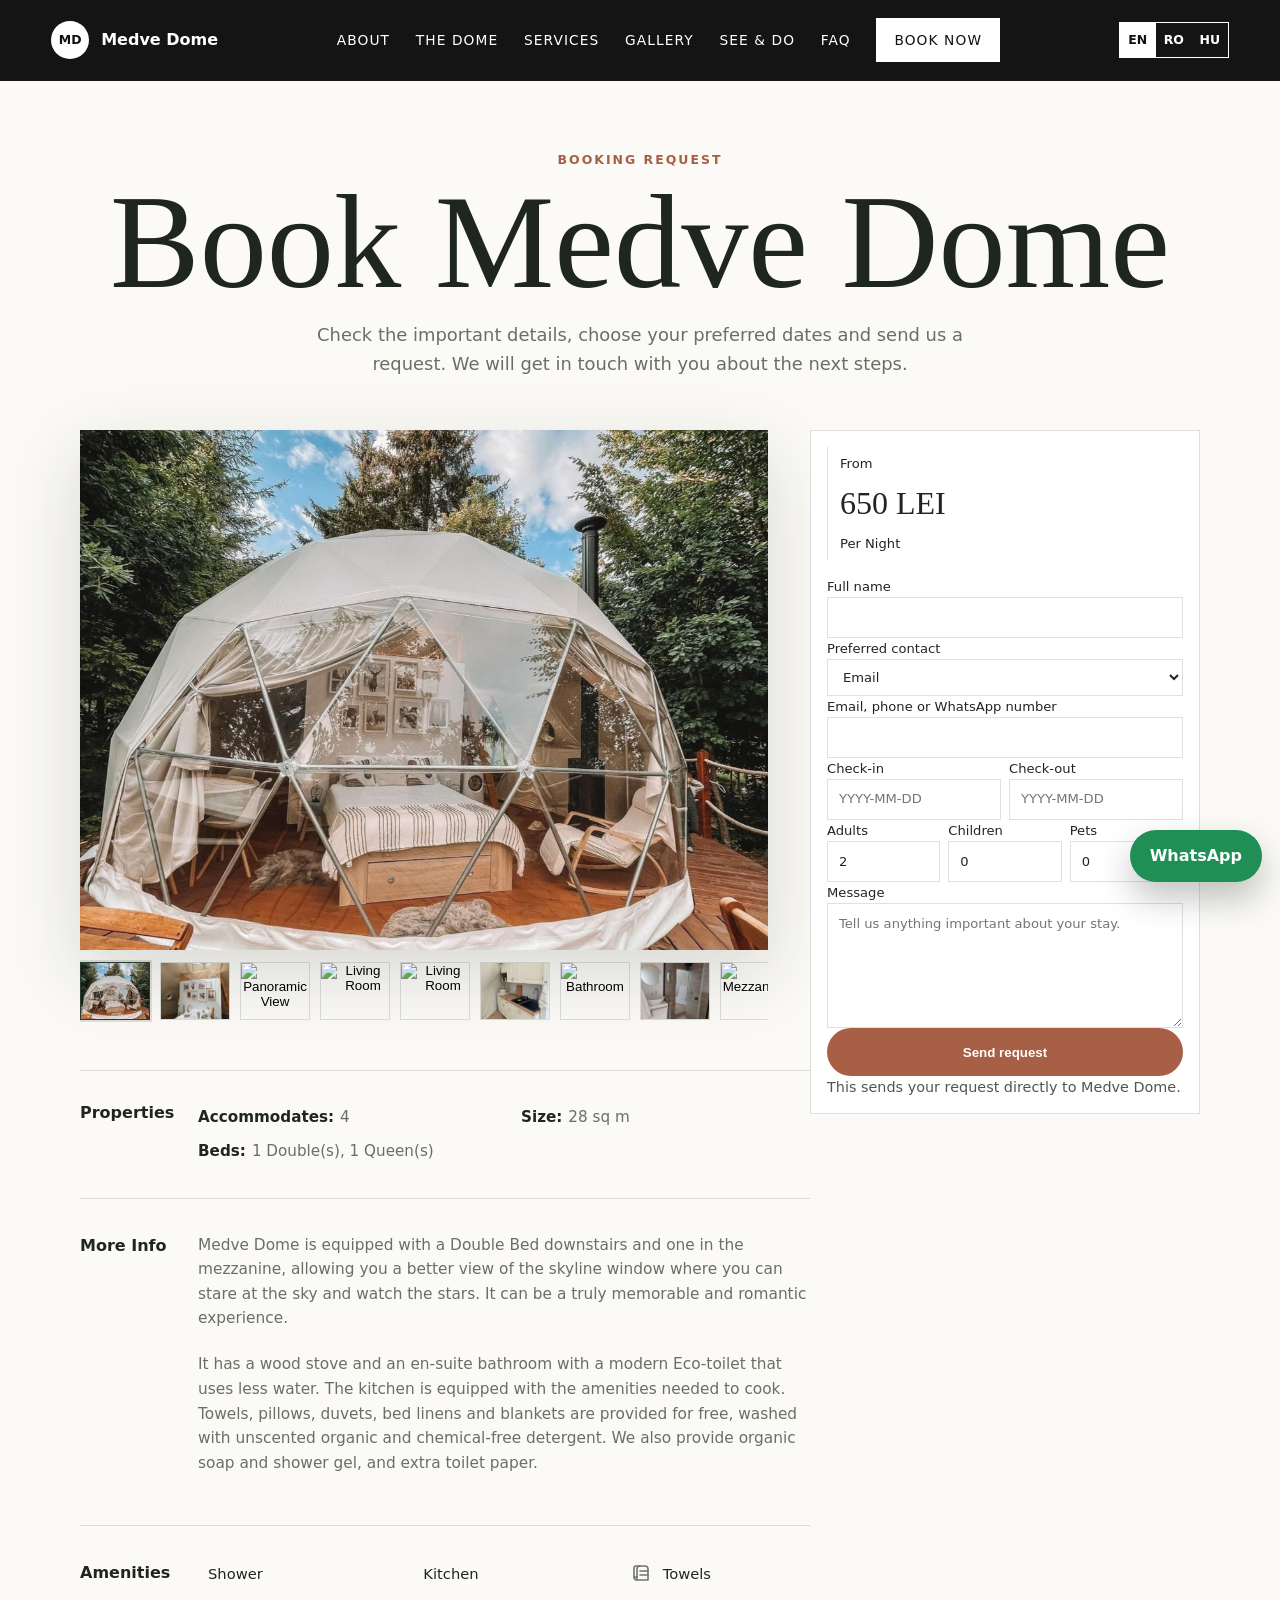
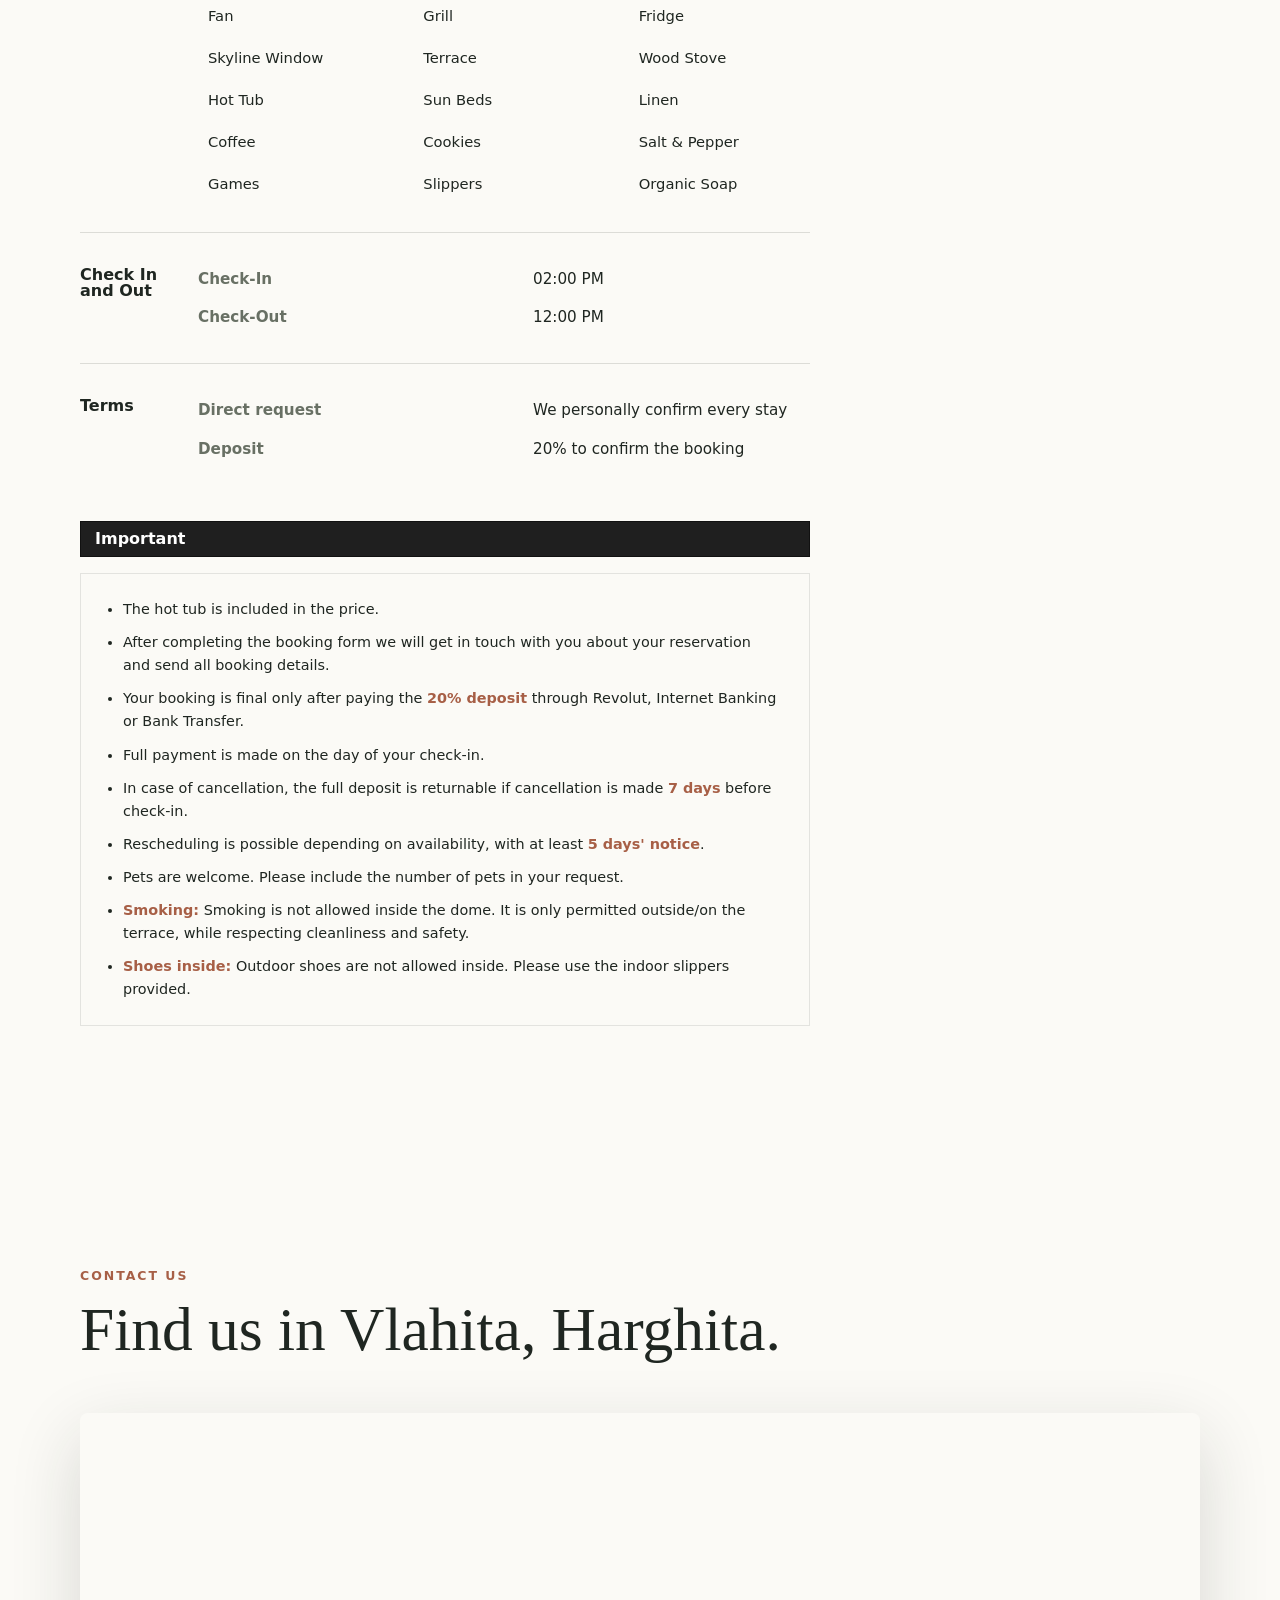
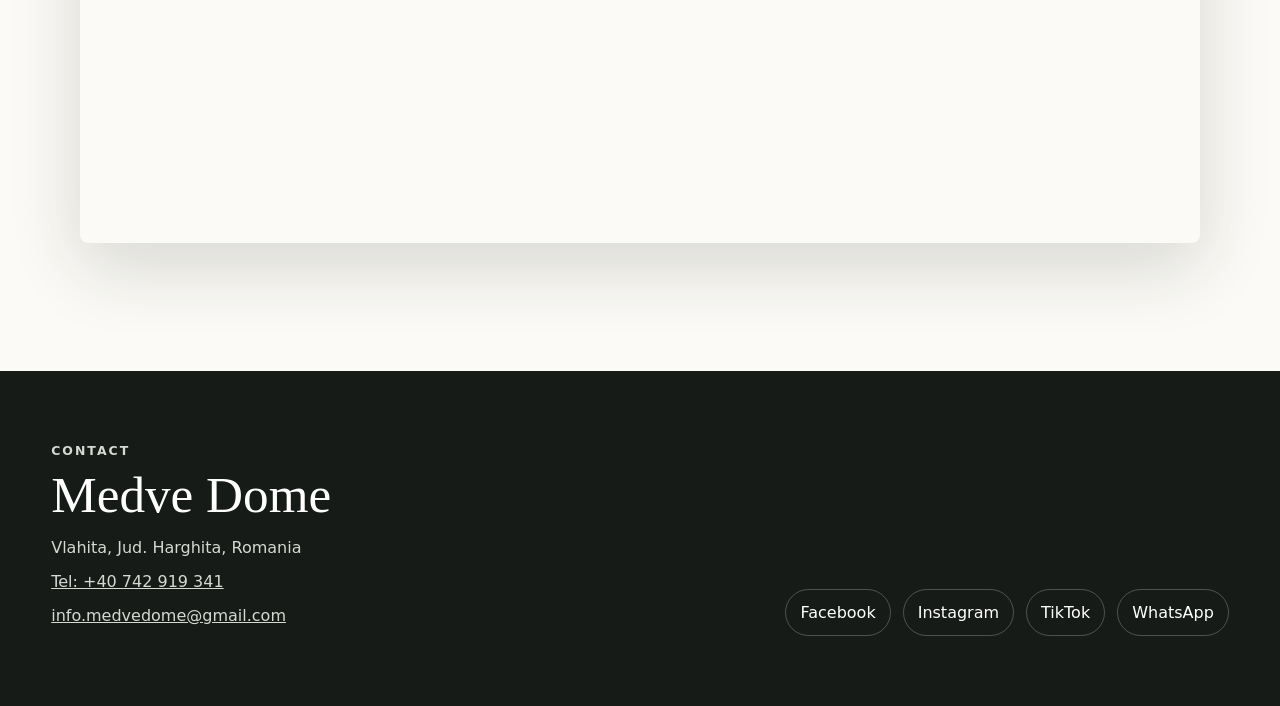
==== booking.html @ 28f57b05 "Update Medve Dome website" ====
<!DOCTYPE html>
<html lang="en">
<head>
  <meta charset="UTF-8">
  <meta name="viewport" content="width=device-width, initial-scale=1.0">
  <meta name="description" content="Request a stay at Medve Dome and read booking details, policies, amenities and contact information.">
  <title>Book Medve Dome | Booking Request</title>
  <link rel="preconnect" href="https://static.wixstatic.com">
  <link rel="stylesheet" href="styles.css">
</head>
<body class="booking-page">
  <header class="site-header">
    <a class="brand" href="index.html" aria-label="Medve Dome home">
      <span class="brand-mark">MD</span>
      <span>Medve Dome</span>
    </a>

    <nav class="site-nav" aria-label="Main navigation">
      <a href="index.html#about">About</a>
      <a href="index.html#dome">The Dome</a>
      <a href="index.html#services">Services</a>
      <a href="index.html#gallery">Gallery</a>
      <a href="index.html#see-do">See & Do</a>
      <a href="index.html#faq">FAQ</a>
      <a class="nav-cta" href="booking.html">Book Now</a>
    </nav>

    <div class="header-actions">
      <div class="language-switch" aria-label="Choose language">
        <button type="button" class="is-active" data-lang="en">EN</button>
        <button type="button" data-lang="ro">RO</button>
        <button type="button" data-lang="hu">HU</button>
      </div>

      <button class="menu-toggle" type="button" aria-label="Open menu" aria-expanded="false">
        <span></span>
        <span></span>
        <span></span>
      </button>
    </div>
  </header>

  <main>
    <section class="booking-hero section">
      <p class="section-kicker">Booking Request</p>
      <h1>Book Medve Dome</h1>
      <p>Check the important details, choose your preferred dates and send us a request. We will get in touch with you about the next steps.</p>
    </section>

    <section id="booking" class="section booking">
      <div class="booking-copy">
        <div class="room-gallery">
          <div class="room-main-image">
            <img src="images/booking/The%20Dome.jpg" alt="Interior of Medve Dome">
          </div>
          <div class="room-thumbs" aria-label="Room photos">
            <button type="button" class="is-active" data-position="center center"><img src="images/booking/The%20Dome.jpg" alt="The Dome"></button>
            <button type="button" data-position="center 62%"><img src="images/booking/Queen%20bed.jpg" alt="Queen Bed"></button>
            <button type="button" data-position="center center"><img src="images/booking/Panoramic%20view.jpg" alt="Panoramic View"></button>
            <button type="button" data-position="center 72%"><img src="images/booking/Living%20room%20(4).jpg" alt="Living Room"></button>
            <button type="button" data-position="center center"><img src="images/booking/Living%20room%20(5).jpg" alt="Living Room"></button>
            <button type="button" data-position="center 55%"><img src="images/booking/Kitchen.jpg" alt="Kitchen"></button>
            <button type="button" data-position="center center"><img src="images/booking/Bathroom%20(1).jpg" alt="Bathroom"></button>
            <button type="button" data-position="center center"><img src="images/booking/Bathroom%20(2).jpg" alt="Bathroom"></button>
            <button type="button" data-position="center center"><img src="images/booking/Mezzanine.jpg" alt="Mezzanine"></button>
            <button type="button" data-position="center center"><img src="images/booking/Decor.jpg" alt="Decor"></button>
          </div>
        </div>
      </div>

      <aside class="booking-side">
        <form id="booking-form" class="booking-form" action="https://formsubmit.co/info.medvedome@gmail.com" method="POST">
          <input type="hidden" name="_subject" value="Booking request for Medve Dome">
          <input type="hidden" name="_template" value="table">
          <input type="hidden" name="_captcha" value="false">
          <div class="booking-price">
            <span>From</span>
            <strong>650 LEI</strong>
            <span>Per Night</span>
          </div>
          <label>
            Full name
            <input type="text" name="name" autocomplete="name" required>
          </label>
          <label>
            Preferred contact
            <select name="preferred">
              <option value="Email">Email</option>
              <option value="Phone">Phone</option>
              <option value="WhatsApp">WhatsApp</option>
            </select>
          </label>
          <label>
            Email, phone or WhatsApp number
            <input type="text" name="contact" autocomplete="email" required>
          </label>
          <div class="form-row">
            <label>
              Check-in
              <input type="text" name="checkin" inputmode="numeric" placeholder="YYYY-MM-DD" pattern="[0-9]{4}-[0-9]{2}-[0-9]{2}" readonly required>
            </label>
            <label>
              Check-out
              <input type="text" name="checkout" inputmode="numeric" placeholder="YYYY-MM-DD" pattern="[0-9]{4}-[0-9]{2}-[0-9]{2}" readonly required>
            </label>
          </div>
          <div class="date-picker" hidden>
            <div class="date-picker-note">Choose an available date.</div>
            <div class="calendar-card">
              <div class="calendar-toolbar">
                <button type="button" class="calendar-prev" aria-label="Previous month">Prev</button>
                <h3 class="calendar-month">Month</h3>
                <button type="button" class="calendar-next" aria-label="Next month">Next</button>
              </div>
              <div class="calendar-weekdays" aria-hidden="true">
                <span>Mon</span>
                <span>Tue</span>
                <span>Wed</span>
                <span>Thu</span>
                <span>Fri</span>
                <span>Sat</span>
                <span>Sun</span>
              </div>
              <div class="calendar-grid" aria-label="Availability calendar"></div>
              <div class="calendar-legend">
                <span><i class="available-dot"></i> Available</span>
                <span><i class="booked-dot"></i> Booked</span>
              </div>
            </div>
          </div>
          <div class="form-row three">
            <label>
              Adults
              <input type="number" name="adults" min="1" max="4" value="2" required>
            </label>
            <label>
              Children
              <input type="number" name="children" min="0" max="3" value="0" required>
            </label>
            <label>
              Pets
              <input type="number" name="pets" min="0" max="3" value="0" required>
            </label>
          </div>
          <label>
            Message
            <textarea name="message" rows="5" placeholder="Tell us anything important about your stay."></textarea>
          </label>
          <button class="button primary" type="submit">Send request</button>
          <p class="form-note" id="form-note">This sends your request directly to Medve Dome.</p>
        </form>
      </aside>
    </section>

    <section class="section booking-info-grid">
      <article class="info-panel properties-panel">
        <h2>Properties</h2>
        <dl class="property-compact">
          <div><dt>Accommodates:</dt><dd>4</dd></div>
          <div><dt>Size:</dt><dd>28 sq m</dd></div>
          <div class="property-beds"><dt>Beds:</dt><dd>1 Double(s), 1 Queen(s)</dd></div>
        </dl>
      </article>

      <article class="info-panel more-info-panel">
        <p class="section-kicker">More Info</p>
        <h2>Comfort, warmth and the skyline window.</h2>
        <p>Medve Dome is equipped with a Double Bed downstairs and one in the mezzanine, allowing you a better view of the skyline window where you can stare at the sky and watch the stars. It can be a truly memorable and romantic experience.</p>
        <p>It has a wood stove and an en-suite bathroom with a modern Eco-toilet that uses less water. The kitchen is equipped with the amenities needed to cook. Towels, pillows, duvets, bed linens and blankets are provided for free, washed with unscented organic and chemical-free detergent. We also provide organic soap and shower gel, and extra toilet paper.</p>
      </article>

      <article class="info-panel amenities-panel">
        <p class="section-kicker">Amenities</p>
        <h2>Included for your stay.</h2>
        <div class="amenity-grid">
          <span data-amenity="shower"><i data-lucide="shower-head"></i><b>Shower</b></span><span data-amenity="kitchen"><i data-lucide="utensils"></i><b>Kitchen</b></span><span data-amenity="towels"><svg class="amenity-icon" viewBox="0 0 24 24" aria-hidden="true" focusable="false"><path d="M7 4h9a3 3 0 0 1 3 3v11H8a3 3 0 0 1-3-3V6a2 2 0 0 1 2-2Z"></path><path d="M8 18V7a3 3 0 0 1 3-3"></path><path d="M11 9h8"></path><path d="M11 13h8"></path><path d="M5 15h3"></path></svg><b>Towels</b></span><span data-amenity="fan"><i data-lucide="fan"></i><b>Fan</b></span><span data-amenity="grill"><i data-lucide="flame"></i><b>Grill</b></span><span data-amenity="fridge"><i data-lucide="refrigerator"></i><b>Fridge</b></span>
          <span data-amenity="window"><i data-lucide="sparkles"></i><b>Skyline Window</b></span><span data-amenity="terrace"><i data-lucide="trees"></i><b>Terrace</b></span><span data-amenity="stove"><i data-lucide="flame-kindling"></i><b>Wood Stove</b></span><span data-amenity="hottub"><i data-lucide="waves"></i><b>Hot Tub</b></span><span data-amenity="sunbed"><i data-lucide="sun"></i><b>Sun Beds</b></span><span data-amenity="linen"><i data-lucide="bed-double"></i><b>Linen</b></span>
          <span data-amenity="coffee"><i data-lucide="coffee"></i><b>Coffee</b></span><span data-amenity="cookies"><i data-lucide="cookie"></i><b>Cookies</b></span><span data-amenity="salt"><i data-lucide="circle-check"></i><b>Salt & Pepper</b></span><span data-amenity="games"><i data-lucide="dice-5"></i><b>Games</b></span><span data-amenity="slippers"><i data-lucide="footprints"></i><b>Slippers</b></span><span data-amenity="soap"><i data-lucide="leaf"></i><b>Organic Soap</b></span>
        </div>
      </article>

      <article class="info-panel check-panel">
        <h2>Check In and Out</h2>
        <dl>
          <div><dt>Check-In</dt><dd>02:00 PM</dd></div>
          <div><dt>Check-Out</dt><dd>12:00 PM</dd></div>
        </dl>
      </article>

      <article class="info-panel terms-panel">
        <h2>Terms</h2>
        <dl>
          <div><dt>Direct request</dt><dd>We personally confirm every stay</dd></div>
          <div><dt>Deposit</dt><dd>20% to confirm the booking</dd></div>
        </dl>
      </article>

      <article class="info-panel important-panel">
        <h2>Important</h2>
        <ul>
          <li>The hot tub is included in the price.</li>
          <li>After completing the booking form we will get in touch with you about your reservation and send all booking details.</li>
          <li>Your booking is final only after paying the <strong>20% deposit</strong> through Revolut, Internet Banking or Bank Transfer.</li>
          <li>Full payment is made on the day of your check-in.</li>
          <li>In case of cancellation, the full deposit is returnable if cancellation is made <strong>7 days</strong> before check-in.</li>
          <li>Rescheduling is possible depending on availability, with at least <strong>5 days' notice</strong>.</li>
          <li>Pets are welcome. Please include the number of pets in your request.</li>
          <li><strong>Smoking:</strong> Smoking is not allowed inside the dome. It is only permitted outside/on the terrace, while respecting cleanliness and safety.</li>
          <li><strong>Shoes inside:</strong> Outdoor shoes are not allowed inside. Please use the indoor slippers provided.</li>
        </ul>
      </article>

    </section>

    <section class="section policies" hidden>
      <div class="section-heading">
        <p class="section-kicker">Policies</p>
        <h2>Reservation Policy</h2>
      </div>
      <div class="policy-columns">
        <article data-policy-lang="en">
          <p><strong>Hot Tub:</strong> The hot tub is included and may only be used according to the instructions provided. It takes time to heat, so please let us know in advance if you'd like to use it.</p>
          <p><strong>Smoking:</strong> Smoking is not allowed inside the dome. It is only permitted outside/on the terrace, while respecting cleanliness and safety.</p>
          <p><strong>Shoes inside:</strong> Outdoor shoes are not allowed inside. Please use the indoor slippers provided.</p>
        </article>
        <article data-policy-lang="ro" hidden>
          <p><strong>Ciubăr:</strong> Ciubărul este inclus și se folosește conform instrucțiunilor. Pregătirea apei calde necesită timp, așadar vă rugăm să ne anunțați din timp.</p>
          <p><strong>Fumatul:</strong> Fumatul este interzis în interiorul domului. Este permis doar în curtea exterioară/terasă, cu respectarea curățeniei și siguranței.</p>
          <p><strong>Încălțăminte:</strong> Vă rugăm să nu purtați încălțăminte de exterior înăuntru. Folosiți papucii furnizați.</p>
        </article>
        <article data-policy-lang="hu" hidden>
          <p><strong>Dézsafürdő:</strong> A dézsa benne van az árban. A víz felmelegítése időt vesz igénybe, ezért kérjük, előre jelezd, ha használni szeretnéd.</p>
          <p><strong>Dohányzás:</strong> A dome belsejében tilos a dohányzás. Csak kint az udvaron vagy a teraszon megengedett, a tisztaság és biztonság betartásával.</p>
          <p><strong>Cipő:</strong> Kérjük, ne viselj kültéri cipőt bent. Használd a biztosított papucsokat.</p>
        </article>
      </div>
    </section>

    <section class="section contact-map">
      <div class="section-heading">
        <p class="section-kicker">Contact Us</p>
        <h2>Find us in Vlahita, Harghita.</h2>
      </div>
      <iframe title="Medve Dome map" loading="lazy" src="https://www.google.com/maps?q=Medve%20Dome%20Vlahita%20Harghita%20Romania&output=embed"></iframe>
    </section>
  </main>

  <footer id="contact" class="site-footer">
    <div>
      <p class="section-kicker">Contact</p>
      <h2>Medve Dome</h2>
      <p>Vlahita, Jud. Harghita, Romania</p>
      <p><a href="tel:+40742919341">Tel: +40 742 919 341</a></p>
      <p><a href="mailto:info.medvedome@gmail.com">info.medvedome@gmail.com</a></p>
    </div>
    <div class="footer-links">
      <a href="https://www.facebook.com/MedveDome" target="_blank" rel="noreferrer">Facebook</a>
      <a href="https://www.instagram.com/medve.dome/" target="_blank" rel="noreferrer">Instagram</a>
      <a href="https://www.tiktok.com/@medve.dome?_t=ZN-8vItkNzyHeI&_r=1" target="_blank" rel="noreferrer">TikTok</a>
      <a href="https://wa.me/40742919341" target="_blank" rel="noreferrer">WhatsApp</a>
    </div>
  </footer>

  <a class="whatsapp-float" href="https://wa.me/40742919341" target="_blank" rel="noreferrer" aria-label="Message Medve Dome on WhatsApp">WhatsApp</a>

  <div class="lightbox" aria-hidden="true">
    <button type="button" class="lightbox-close" aria-label="Close gallery image">Close</button>
    <img src="" alt="">
  </div>

  <script src="https://unpkg.com/lucide@latest"></script>
  <script src="availability.js"></script>
  <script src="script.js"></script>
</body>
</html>
---- styles.css ----
@font-face {
  font-family: "Brandon Grotesque Wix";
  src: url("https://static.parastorage.com/fonts/v2/fe0edf38-314c-46d5-b570-a37546d197e4/v1/brandon-grot-w01-light.woff2") format("woff2");
  font-display: swap;
}

@font-face {
  font-family: "Cormorant Garamond Wix";
  src: url("https://static.parastorage.com/tag-bundler/api/v1/fonts-cache/googlefont/woff2/s/cormorantgaramond/v5/iEjm9hVxcattz37Y8gZwVXP87xhFzkXvitf5EbJwljk.woff2") format("woff2");
  font-display: swap;
}

@font-face {
  font-family: "Didot Wix Italic";
  src: url("https://static.parastorage.com/fonts/v2/6a8685bf-8255-4762-98b8-54a1192acc7c/v1/didot-w01-italic.woff2") format("woff2");
  font-display: swap;
}

@font-face {
  font-family: "Wix Madefor Text";
  src: url("https://static.parastorage.com/services/santa-resources/resources/viewer/user-site-fonts/fonts/WixMadefor/v3/WixMadeforTextVF_W_Wght.woff2") format("woff2");
  font-display: swap;
}

:root {
  --ink: #1f2621;
  --muted: #687064;
  --paper: #fbfaf6;
  --soft: #f1eee6;
  --forest: #263f33;
  --moss: #5f735d;
  --clay: #a75f46;
  --white: #ffffff;
  --line: rgba(31, 38, 33, 0.14);
  --shadow: 0 24px 70px rgba(31, 38, 33, 0.16);
}

* {
  box-sizing: border-box;
}

html {
  scroll-behavior: smooth;
}

body {
  margin: 0;
  background: var(--paper);
  color: var(--ink);
  font-family: "Brandon Grotesque Wix", "Wix Madefor Text", ui-sans-serif, system-ui, sans-serif;
  font-weight: 400;
  line-height: 1.6;
}

img {
  display: block;
  max-width: 100%;
}

a {
  color: inherit;
}

.site-header {
  position: fixed;
  top: 0;
  left: 0;
  right: 0;
  z-index: 10;
  display: flex;
  align-items: center;
  justify-content: space-between;
  gap: 24px;
  padding: 18px clamp(18px, 4vw, 56px);
  color: var(--white);
  background: rgba(0, 0, 0, 0.92);
  border-bottom: 1px solid var(--line);
  backdrop-filter: blur(18px);
}

.brand {
  display: inline-flex;
  align-items: center;
  gap: 12px;
  text-decoration: none;
  font-weight: 700;
  letter-spacing: 0;
}

.brand-mark {
  display: grid;
  place-items: center;
  width: 38px;
  height: 38px;
  color: #111;
  background: var(--white);
  border-radius: 50%;
  font-size: 0.78rem;
}

.site-nav {
  display: flex;
  align-items: center;
  gap: clamp(12px, 2vw, 26px);
  font-size: 0.86rem;
  color: var(--white);
  text-transform: uppercase;
  letter-spacing: 0.08em;
}

.site-nav a {
  text-decoration: none;
}

.header-actions {
  display: flex;
  align-items: center;
  gap: 12px;
}

.language-switch {
  display: inline-flex;
  padding: 0;
  border: 1px solid var(--white);
  background: transparent;
}

.language-switch button {
  min-width: 36px;
  min-height: 34px;
  border: 0;
  border-radius: 0;
  color: var(--white);
  background: transparent;
  font: inherit;
  font-size: 0.78rem;
  font-weight: 900;
  cursor: pointer;
}

.language-switch button.is-active {
  color: #111;
  background: var(--white);
}

.site-nav a:hover,
.text-link:hover,
.footer-links a:hover {
  color: var(--clay);
}

.nav-cta {
  padding: 11px 18px;
  color: #111;
  background: var(--white);
  border-radius: 0;
}

.nav-cta:hover {
  color: #111 !important;
  background: #e8e8e8;
}

.menu-toggle {
  display: none;
  width: 44px;
  height: 44px;
  border: 1px solid var(--line);
  border-radius: 50%;
  background: transparent;
}

.menu-toggle span {
  display: block;
  width: 18px;
  height: 2px;
  margin: 4px auto;
  background: var(--white);
}

.hero {
  position: relative;
  min-height: 88vh;
  display: grid;
  align-items: end;
  isolation: isolate;
  overflow: hidden;
}

.hero img {
  position: absolute;
  inset: 0;
  z-index: -2;
  width: 100%;
  height: 100%;
  object-fit: cover;
  filter: brightness(1.13);
}

.hero::after {
  content: "";
  position: absolute;
  inset: 0;
  z-index: -1;
  background: linear-gradient(180deg, rgba(31, 38, 33, 0.08), rgba(31, 38, 33, 0.46));
}

.hero-content {
  width: min(780px, calc(100% - 36px));
  margin: 0 auto;
  padding: 150px 0 74px;
  color: var(--white);
  text-align: center;
}

.eyebrow,
.section-kicker {
  margin: 0 0 12px;
  color: var(--clay);
  font-size: 0.78rem;
  font-weight: 800;
  letter-spacing: 0.16em;
  text-transform: uppercase;
}

.hero .eyebrow {
  color: #f4d6c7;
}

h1,
h2,
h3,
p {
  margin-top: 0;
}

h1 {
  margin-bottom: 18px;
  font-family: "Cormorant Garamond Wix", Georgia, "Times New Roman", serif;
  font-size: clamp(3.4rem, 11vw, 8.4rem);
  line-height: 0.9;
  font-weight: 500;
}

h2 {
  font-family: "Cormorant Garamond Wix", Georgia, "Times New Roman", serif;
  font-size: clamp(2rem, 4.8vw, 4.2rem);
  line-height: 1.03;
  font-weight: 500;
}

h3 {
  font-size: 1.1rem;
  line-height: 1.25;
  font-family: "Wix Madefor Text", "Brandon Grotesque Wix", ui-sans-serif, system-ui, sans-serif;
}

.hero p:not(.eyebrow) {
  display: inline-flex;
  align-items: center;
  gap: 16px;
  max-width: 840px;
  margin: 0 auto 28px;
  font-family: "Didot Wix Italic", "Cormorant Garamond Wix", Georgia, "Times New Roman", serif;
  font-size: clamp(1.1rem, 2vw, 1.55rem);
  line-height: 1.25;
  text-transform: none;
}

.hero p:not(.eyebrow) span {
  display: inline-block;
  flex: 0 0 clamp(34px, 8vw, 92px);
  height: 2px;
  background: rgba(255, 255, 255, 0.78);
}

.hero-actions,
.form-row {
  display: flex;
  gap: 12px;
  justify-content: center;
  flex-wrap: wrap;
}

.button {
  display: inline-flex;
  align-items: center;
  justify-content: center;
  min-height: 48px;
  padding: 13px 22px;
  border: 1px solid transparent;
  border-radius: 999px;
  font-weight: 800;
  text-decoration: none;
  cursor: pointer;
}

.button.primary {
  color: var(--white);
  background: var(--clay);
}

.button.ghost {
  color: var(--white);
  border-color: rgba(255, 255, 255, 0.65);
  background: rgba(255, 255, 255, 0.08);
}

.button:hover {
  transform: translateY(-1px);
}

.section {
  width: min(1120px, calc(100% - 36px));
  margin: 0 auto;
  padding: clamp(70px, 10vw, 120px) 0;
}

.intro {
  display: grid;
  grid-template-columns: minmax(0, 0.95fr) minmax(280px, 0.85fr);
  gap: clamp(34px, 7vw, 90px);
  align-items: start;
}

.intro > p {
  margin-top: 42px;
  color: var(--muted);
  font-size: 1.18rem;
}

.split,
.booking {
  display: grid;
  grid-template-columns: minmax(0, 1fr) minmax(300px, 0.92fr);
  gap: clamp(28px, 6vw, 76px);
  align-items: center;
}

.image-panel {
  overflow: hidden;
  border-radius: 8px;
  box-shadow: var(--shadow);
}

.image-panel img {
  width: 100%;
  aspect-ratio: 4 / 5;
  object-fit: cover;
}

.copy-panel p {
  color: var(--muted);
}

.feature-list {
  display: grid;
  gap: 10px;
  padding: 0;
  margin: 28px 0;
  list-style: none;
}

.feature-list li {
  padding-left: 22px;
  position: relative;
}

.feature-list li::before {
  content: "";
  position: absolute;
  top: 0.72em;
  left: 0;
  width: 8px;
  height: 8px;
  background: var(--moss);
  border-radius: 50%;
}

.capacity-note {
  padding: 20px 0 4px;
  border-top: 1px solid var(--line);
  margin-bottom: 24px;
}

.capacity-note h3 {
  margin-bottom: 8px;
}

.capacity-note p {
  margin-bottom: 0;
}

.text-link {
  color: var(--forest);
  font-weight: 800;
  text-decoration: none;
  border-bottom: 2px solid currentColor;
}

.section-heading {
  max-width: 760px;
  margin-bottom: clamp(30px, 5vw, 52px);
}

#services .section-heading,
#see-do .section-heading,
#gallery .section-heading,
#faq .section-heading,
#reviews .section-heading {
  margin-right: auto;
  margin-left: auto;
  text-align: center;
}

#faq .section-kicker {
  color: var(--clay);
}

.service-grid {
  display: grid;
  grid-template-columns: repeat(3, 1fr);
  gap: clamp(20px, 3.5vw, 38px) clamp(14px, 2.8vw, 28px);
  background: transparent;
  border: 0;
}

.service-grid article {
  min-height: 190px;
  padding: 0 clamp(6px, 1.5vw, 12px);
  background: transparent;
  text-align: center;
  opacity: 0;
  transform: translateY(20px);
  transition: opacity 650ms ease, transform 650ms ease;
}

.service-grid article.is-visible,
.activity-list article.is-visible {
  opacity: 1;
  transform: translateY(0);
}

.visual-icon {
  display: block;
  width: 78px;
  height: 78px;
  margin: 0 auto 18px;
  color: #717171;
  background-repeat: no-repeat;
  background-position: center;
  background-size: contain;
  filter: grayscale(1) saturate(0) opacity(0.72);
  transition: transform 0.45s ease, opacity 0.45s ease;
}

.service-grid article:hover .visual-icon,
.activity-list article:hover .visual-icon {
  transform: translateY(-6px) scale(1.04);
  opacity: 0.8;
}

.service-grid h3,
.activity-list h3 {
  font-weight: 900;
}

.service-grid article:hover,
.activity-list article:hover {
  transform: translateY(-4px);
}

.icon-sunbed {
  background-image: url("data:image/svg+xml,%3Csvg xmlns='http://www.w3.org/2000/svg' viewBox='0 0 96 96' fill='none' stroke='%23737373' stroke-width='3' stroke-linecap='round' stroke-linejoin='round'%3E%3Cpath d='M18 62h56M26 62l-8 16M68 62l8 16M26 62l16-30 34 18-8 12M18 78h60M58 24l8-10M67 30l13-2M50 24l-2-13'/%3E%3Ccircle cx='56' cy='36' r='8'/%3E%3C/svg%3E");
}

.icon-fireplace {
  background-image: url("data:image/svg+xml,%3Csvg xmlns='http://www.w3.org/2000/svg' viewBox='0 0 96 96' fill='none' stroke='%23737373' stroke-width='3' stroke-linecap='round' stroke-linejoin='round'%3E%3Cpath d='M24 78h48V48H24v30ZM18 78h60M32 48V28h32v20'/%3E%3Cpath d='M45 68c-7-8 5-13 2-24 10 8 15 16 7 24'/%3E%3Cpath d='M50 68c-3-4 3-7 2-13 6 5 8 9 4 13'/%3E%3C/svg%3E");
}

.icon-grill {
  background-image: url("data:image/svg+xml,%3Csvg xmlns='http://www.w3.org/2000/svg' viewBox='0 0 96 96' fill='none' stroke='%23737373' stroke-width='3' stroke-linecap='round' stroke-linejoin='round'%3E%3Cpath d='M24 38h48M30 38c0 14 8 24 18 24s18-10 18-24M48 62v18M34 80h28M36 26c0-6 8-6 8-12M50 26c0-6 8-6 8-12M64 26c0-6 8-6 8-12'/%3E%3C/svg%3E");
}

.icon-sky {
  background-image: url("data:image/svg+xml,%3Csvg xmlns='http://www.w3.org/2000/svg' viewBox='0 0 96 96' fill='none' stroke='%23737373' stroke-width='3' stroke-linecap='round' stroke-linejoin='round'%3E%3Cpath d='M20 72c12-18 22-28 32-28s20 10 24 28M18 72h60M28 30h12M34 24v12M63 24l2 6 6 2-6 2-2 6-2-6-6-2 6-2 2-6ZM48 17l1 4 4 1-4 1-1 4-1-4-4-1 4-1 1-4Z'/%3E%3C/svg%3E");
}

.icon-hottub {
  background-image: url("data:image/svg+xml,%3Csvg xmlns='http://www.w3.org/2000/svg' viewBox='0 0 96 96' fill='none' stroke='%23737373' stroke-width='3' stroke-linecap='round' stroke-linejoin='round'%3E%3Cpath d='M20 50h56l-6 26H26L20 50ZM28 58h40M34 42c-5-8 5-10 0-18M48 42c-5-8 5-10 0-18M62 42c-5-8 5-10 0-18'/%3E%3C/svg%3E");
}

.icon-garden {
  background-image: url("data:image/svg+xml,%3Csvg xmlns='http://www.w3.org/2000/svg' viewBox='0 0 96 96' fill='none' stroke='%23737373' stroke-width='3' stroke-linecap='round' stroke-linejoin='round'%3E%3Cpath d='M48 78V42M48 48c-12 0-20-8-20-20 12 0 20 8 20 20ZM48 56c12 0 20-8 20-20-12 0-20 8-20 20ZM22 78h52M30 78c2-10 8-16 18-16s16 6 18 16'/%3E%3C/svg%3E");
}

.icon-hiking {
  background-image: url("data:image/svg+xml,%3Csvg xmlns='http://www.w3.org/2000/svg' viewBox='0 0 96 96' fill='none' stroke='%23737373' stroke-width='3' stroke-linecap='round' stroke-linejoin='round'%3E%3Ccircle cx='48' cy='20' r='7'/%3E%3Cpath d='M42 32l-8 18 14 6 10-14 12 10M48 56l-8 22M54 56l14 22M30 78h48M70 52v28'/%3E%3C/svg%3E");
}

.icon-thermal {
  background-image: url("data:image/svg+xml,%3Csvg xmlns='http://www.w3.org/2000/svg' viewBox='0 0 96 96' fill='none' stroke='%23737373' stroke-width='3' stroke-linecap='round' stroke-linejoin='round'%3E%3Cpath d='M20 58c8-6 16 6 24 0s16 6 32 0M20 72c8-6 16 6 24 0s16 6 32 0M34 42c-6-8 6-12 0-22M48 42c-6-8 6-12 0-22M62 42c-6-8 6-12 0-22'/%3E%3C/svg%3E");
}

.icon-kids {
  background-image: url("data:image/svg+xml,%3Csvg xmlns='http://www.w3.org/2000/svg' viewBox='0 0 96 96' fill='none' stroke='%23737373' stroke-width='3' stroke-linecap='round' stroke-linejoin='round'%3E%3Ccircle cx='34' cy='28' r='8'/%3E%3Ccircle cx='62' cy='28' r='8'/%3E%3Cpath d='M24 68c2-16 8-24 18-24M72 68c-2-16-8-24-18-24M30 58h36M24 76h48M48 44v32'/%3E%3C/svg%3E");
}

.icon-leisure {
  background-image: url("data:image/svg+xml,%3Csvg xmlns='http://www.w3.org/2000/svg' viewBox='0 0 96 96' fill='none' stroke='%23737373' stroke-width='3' stroke-linecap='round' stroke-linejoin='round'%3E%3Cpath d='M24 62h48M30 62c0-14 8-26 18-26s18 12 18 26M38 50c8 4 12 4 20 0M26 76h44M22 36c8-8 14-8 22 0M52 28c10-8 18-6 24 4'/%3E%3C/svg%3E");
}

.icon-horse {
  background-image: url("data:image/svg+xml,%3Csvg xmlns='http://www.w3.org/2000/svg' viewBox='0 0 96 96' fill='none' stroke='%23737373' stroke-width='3' stroke-linecap='round' stroke-linejoin='round'%3E%3Cpath d='M22 58c8-20 28-28 48-20l6 10-8 4-8-8H44l-8 14M36 58l-6 20M58 54l8 24M26 78h14M58 78h16M64 38l4-14 10 12'/%3E%3C/svg%3E");
}

.icon-winter {
  background-image: url("data:image/svg+xml,%3Csvg xmlns='http://www.w3.org/2000/svg' viewBox='0 0 96 96' fill='none' stroke='%23737373' stroke-width='3' stroke-linecap='round' stroke-linejoin='round'%3E%3Cpath d='M48 18v60M28 28l40 40M68 28L28 68M36 18l12 12 12-12M36 78l12-12 12 12M18 36l12 12-12 12M78 36L66 48l12 12'/%3E%3C/svg%3E");
}

.service-grid p,
.activity-list p,
.faq p,
.booking-copy p,
.form-note {
  color: #4f584d;
}

.gallery-section {
  width: min(1240px, calc(100% - 24px));
}

.gallery-grid {
  display: grid;
  grid-template-columns: repeat(4, 1fr);
  grid-auto-rows: 230px;
  gap: 12px;
}

.gallery-item {
  padding: 0;
  overflow: hidden;
  border: 0;
  border-radius: 8px;
  background: var(--soft);
  cursor: zoom-in;
}

.gallery-item img,
.gallery-item video {
  width: 100%;
  height: 100%;
  object-fit: cover;
  display: block;
  transition: transform 420ms ease;
}

.gallery-item:hover img,
.gallery-item:hover video {
  transform: scale(1.04);
}

.gallery-video {
  cursor: default;
}

.gallery-item.tall {
  grid-row: span 2;
}

.gallery-item.wide {
  grid-column: span 2;
}

.activities {
  width: min(1040px, calc(100% - 36px));
}

.activity-list {
  display: grid;
  grid-template-columns: repeat(3, 1fr);
  gap: clamp(20px, 3.5vw, 38px) clamp(14px, 2.8vw, 28px);
}

.activity-list article {
  display: block;
  padding: 0 clamp(6px, 1.5vw, 12px);
  border-top: 0;
  text-align: center;
  opacity: 0;
  transform: translateY(20px);
  transition: opacity 650ms ease, transform 650ms ease;
}

.review-band {
  padding: clamp(70px, 10vw, 110px) 18px;
  color: var(--white);
  background: var(--forest);
  text-align: center;
}

.review-band blockquote {
  max-width: 860px;
  margin: 0 auto;
}

.review-band p {
  font-family: "Didot Wix Italic", "Cormorant Garamond Wix", Georgia, "Times New Roman", serif;
  font-size: clamp(1.7rem, 4vw, 3.5rem);
  line-height: 1.15;
}

.review-band cite {
  color: #d7dfd1;
  font-style: normal;
}

.reviews {
  width: min(1120px, calc(100% - 36px));
}

.review-grid {
  display: flex;
  overflow-x: auto;
  scroll-snap-type: x mandatory;
  gap: 18px;
  padding-bottom: 14px;
}

.review-grid article {
  flex: 0 0 min(360px, 86vw);
  scroll-snap-align: start;
  padding: clamp(22px, 4vw, 34px);
  border: 1px solid var(--line);
  border-radius: 8px;
  background: var(--white);
}

.review-grid p {
  color: var(--ink);
  font-family: "Didot Wix Italic", "Cormorant Garamond Wix", Georgia, "Times New Roman", serif;
  font-size: 1.08rem;
  line-height: 1.38;
}

.review-grid cite {
  color: var(--muted);
  font-style: normal;
}

.review-translate-button {
  display: inline-flex;
  align-items: center;
  margin-top: 18px;
  padding: 0;
  border: 0;
  color: var(--clay);
  background: transparent;
  font-family: "Brandon Grotesque Wix", "Wix Madefor Text", ui-sans-serif, system-ui, sans-serif;
  font-size: 0.78rem;
  font-weight: 800;
  letter-spacing: 0.08em;
  text-transform: uppercase;
  cursor: pointer;
}

.review-translate-button:hover {
  color: var(--forest);
}

.review-modal {
  position: fixed;
  inset: 0;
  z-index: 70;
  display: none;
  place-items: center;
  padding: 22px;
  background: rgba(20, 20, 18, 0.58);
}

.review-modal.is-open {
  display: grid;
}

.review-modal-card {
  position: relative;
  width: min(580px, 100%);
  max-height: min(620px, calc(100vh - 44px));
  overflow: auto;
  padding: clamp(28px, 5vw, 44px);
  border: 1px solid rgba(31, 38, 33, 0.18);
  background: var(--paper);
  box-shadow: 0 28px 90px rgba(0, 0, 0, 0.22);
}

.review-modal-close {
  position: absolute;
  top: 12px;
  right: 12px;
  min-width: 40px;
  min-height: 36px;
  border: 1px solid var(--line);
  background: var(--white);
  color: var(--ink);
  cursor: pointer;
}

.review-modal blockquote {
  margin: 18px 0;
  color: var(--ink);
  font-family: "Didot Wix Italic", "Cormorant Garamond Wix", Georgia, "Times New Roman", serif;
  font-size: clamp(1.7rem, 4vw, 2.6rem);
  line-height: 1.2;
}

.review-modal cite {
  color: var(--muted);
  font-style: normal;
}

.review-links {
  display: flex;
  flex-wrap: wrap;
  justify-content: center;
  gap: 12px;
  margin-top: 28px;
}

.review-links a {
  padding: 12px 16px;
  border: 1px solid var(--line);
  border-radius: 0;
  background: var(--paper);
  text-decoration: none;
  font-weight: 900;
}

.faq-list {
  display: grid;
  gap: 10px;
}

.faq-art {
  display: block;
  width: 88px;
  height: 70px;
  margin: 0 auto 18px;
  background-image: url("data:image/svg+xml,%3Csvg xmlns='http://www.w3.org/2000/svg' viewBox='0 0 120 90' fill='none' stroke='%23737373' stroke-width='3' stroke-linecap='round' stroke-linejoin='round'%3E%3Cpath d='M20 18h58a12 12 0 0 1 12 12v20a12 12 0 0 1-12 12H50L32 78V62H20A12 12 0 0 1 8 50V30a12 12 0 0 1 12-12Z'/%3E%3Cpath d='M48 30h50a10 10 0 0 1 10 10v16a10 10 0 0 1-10 10h-8v12L76 66H58'/%3E%3Cpath d='M34 39h30M34 50h20'/%3E%3C/svg%3E");
  background-repeat: no-repeat;
  background-position: center;
  background-size: contain;
}

.date-picker {
  margin-top: -4px;
}

.calendar-card {
  padding: 14px;
  border: 1px solid var(--line);
  border-radius: 0;
  background: var(--white);
  box-shadow: 0 12px 34px rgba(31, 38, 33, 0.1);
}

.date-picker-note {
  margin-bottom: 10px;
  color: var(--muted);
  font-size: 0.92rem;
  font-weight: 800;
}

.calendar-toolbar {
  display: flex;
  align-items: center;
  justify-content: space-between;
  gap: 10px;
  margin-bottom: 14px;
}

.calendar-toolbar h3 {
  margin: 0;
  font-family: inherit;
  font-size: 1rem;
  font-weight: 900;
  text-align: center;
}

.calendar-toolbar button {
  min-width: 64px;
  min-height: 34px;
  border: 1px solid var(--line);
  border-radius: 0;
  color: var(--forest);
  background: var(--paper);
  font: inherit;
  font-size: 0.78rem;
  font-weight: 800;
  cursor: pointer;
}

.calendar-weekdays,
.calendar-grid {
  display: grid;
  grid-template-columns: repeat(7, minmax(0, 1fr));
  gap: 2px;
}

.calendar-weekdays {
  margin-bottom: 5px;
  color: var(--muted);
  font-size: 0.62rem;
  font-weight: 900;
  text-align: center;
  text-transform: uppercase;
  letter-spacing: 0.08em;
}

.calendar-day {
  position: relative;
  min-height: 42px;
  padding: 5px 3px;
  border: 1px solid #d8d8d2;
  border-radius: 0;
  background: var(--white);
  text-align: center;
}

.calendar-day.is-empty {
  border-color: transparent;
  background: transparent;
}

.calendar-day.is-available {
  border-color: #d8d8d2;
  background: var(--white);
}

.calendar-day.is-booked {
  border-color: #d8d8d2;
  background: #f7f6f2;
  color: #999;
  cursor: not-allowed;
}

.calendar-day.is-booked::after {
  content: "";
  position: absolute;
  top: 50%;
  left: 7px;
  right: 7px;
  height: 1px;
  background: #777;
  transform: rotate(-18deg);
}

.calendar-day:disabled {
  opacity: 1;
}

.calendar-day strong {
  display: block;
  font-size: 0.78rem;
  line-height: 1;
}

.calendar-day span {
  display: none;
  margin-top: 3px;
  color: var(--muted);
  font-size: 0.48rem;
  font-weight: 800;
  line-height: 1;
  text-transform: uppercase;
}

.calendar-day em {
  display: block;
  margin-top: 4px;
  color: #6f766a;
  font-size: 0.52rem;
  line-height: 1;
  font-style: normal;
  font-weight: 800;
}

.calendar-day.is-booked span {
  color: #7a3e2d;
}

.calendar-legend {
  display: flex;
  flex-wrap: wrap;
  gap: 12px;
  margin-top: 10px;
  color: var(--muted);
  font-size: 0.72rem;
  font-weight: 800;
}

.calendar-legend span {
  display: inline-flex;
  align-items: center;
  gap: 8px;
}

.calendar-legend i {
  width: 16px;
  height: 1px;
  border-radius: 0;
}

.available-dot {
  border-top: 1px solid #d8d8d2;
  background: transparent;
}

.booked-dot {
  background: #777;
  transform: rotate(-18deg);
}

details {
  border: 1px solid var(--line);
  border-radius: 8px;
  background: var(--white);
}

summary {
  display: flex;
  align-items: center;
  gap: 12px;
  padding: 20px 22px;
  font-weight: 800;
  cursor: pointer;
}

summary::marker {
  content: "";
}

summary::-webkit-details-marker {
  display: none;
}

summary::before {
  content: "";
  flex: 0 0 34px;
  width: 34px;
  height: 28px;
  background-image: url("data:image/svg+xml,%3Csvg xmlns='http://www.w3.org/2000/svg' viewBox='0 0 64 48' fill='none' stroke='%23737373' stroke-width='3' stroke-linecap='round' stroke-linejoin='round'%3E%3Cpath d='M10 8h32a8 8 0 0 1 8 8v10a8 8 0 0 1-8 8H28L16 44V34h-6a8 8 0 0 1-8-8V16a8 8 0 0 1 8-8Z'/%3E%3Cpath d='M18 19h22M18 27h14'/%3E%3C/svg%3E");
  background-repeat: no-repeat;
  background-position: center;
  background-size: contain;
}

details p {
  padding: 0 22px 20px;
  margin: 0;
}

.booking {
  position: relative;
  display: block;
  padding-right: min(430px, 40vw);
}

.booking-page .booking {
  display: grid;
  grid-template-columns: minmax(0, 1fr) minmax(330px, 390px);
  gap: clamp(24px, 4vw, 42px);
  padding-right: 0;
  align-items: start;
}

.booking-page .booking-side {
  position: sticky;
  top: 96px;
  right: auto;
  width: auto;
  height: 0;
  overflow: visible;
}

.booking-page #booking {
  padding-top: 18px;
  padding-bottom: 0;
}

.booking-copy {
  display: flex;
  flex-direction: column;
  min-width: 0;
}

.booking-page .booking-copy > .section-kicker,
.booking-page .booking-copy > h2,
.booking-page .booking-copy > p,
.booking-page .contact-cards {
  display: none;
}

.booking-copy .room-gallery {
  order: -1;
}

.booking-page main {
  padding-top: 76px;
}

.booking-hero {
  display: block;
  padding-top: clamp(42px, 6vw, 74px);
  padding-bottom: 16px;
  text-align: center;
}

.booking-hero h1 {
  color: var(--ink);
}

.booking-hero p:not(.section-kicker) {
  max-width: 720px;
  margin-right: auto;
  margin-left: auto;
  color: var(--muted);
  font-size: 1.12rem;
}

.booking-info-grid {
  display: grid;
  grid-template-columns: minmax(0, 1fr) minmax(330px, 390px);
  grid-template-areas:
    "properties ."
    "more ."
    "amenities ."
    "check ."
    "terms ."
    "important .";
  gap: 0;
  padding-top: 22px;
  align-items: start;
}

.booking-page .property-compact {
  grid-template-columns: repeat(2, minmax(0, 1fr));
  gap: 10px 34px;
}

.booking-page .property-compact div {
  display: grid;
  grid-template-columns: auto 1fr;
  gap: 6px;
  align-items: baseline;
}

.booking-page .property-compact dt,
.booking-page .property-compact dd {
  margin: 0;
}

.booking-page .property-compact dt {
  color: var(--ink);
}

.booking-page .property-compact dd {
  color: var(--muted);
}

.booking-page .property-compact .property-beds {
  grid-column: 1 / -1;
}

.info-panel,
.policy-columns article {
  padding: 34px 0;
  border: 0;
  border-top: 1px solid var(--line);
  border-radius: 0;
  background: transparent;
}

.important-panel {
  grid-area: important;
  padding: 26px 0 0;
  border-left: 0;
  border-top: 0;
}

.important-panel strong {
  color: var(--clay);
}

.info-panel h2 {
  margin: 0;
  font-family: inherit;
  font-size: 1rem;
  font-weight: 900;
}

.info-panel ul {
  display: grid;
  gap: 10px;
  margin: 16px 0 0;
  padding: 24px 28px;
  border: 1px solid #e3e3df;
  border-radius: 0;
  font-size: 0.9rem;
  line-height: 1.6;
  list-style: disc;
  list-style-position: outside;
  padding-left: 42px;
}

.important-panel h2 {
  display: inline-block;
  box-sizing: border-box;
  width: 100%;
  padding: 9px 14px;
  border: 1px solid #111;
  border-radius: 0;
  color: var(--white);
  background: #1f1f1f;
}

.properties-panel {
  grid-area: properties;
}

.check-panel {
  grid-area: check;
}

.terms-panel {
  grid-area: terms;
}

.amenities-panel {
  grid-area: amenities;
}

.properties-panel dl,
.check-panel dl,
.terms-panel dl {
  display: grid;
  grid-template-columns: repeat(2, minmax(0, 1fr));
  gap: 14px 58px;
  margin: 0;
}

.properties-panel,
.more-info-panel,
.amenities-panel,
.check-panel,
.terms-panel {
  display: grid;
  grid-template-columns: 100px minmax(0, 1fr);
  gap: 18px;
  align-items: start;
}

.properties-panel dl div,
.check-panel dl div,
.terms-panel dl div {
  display: contents;
  font-size: 0.95rem;
}

.properties-panel dt,
.check-panel dt,
.terms-panel dt {
  color: var(--muted);
  font-weight: 900;
}

.properties-panel dd,
.check-panel dd,
.terms-panel dd {
  margin: 0;
}

.more-info-panel {
  grid-area: more;
}

.more-info-panel p:not(.section-kicker) {
  color: var(--muted);
  font-size: 0.96rem;
}

.amenities-panel .section-kicker,
.more-info-panel .section-kicker {
  grid-column: 1;
  margin: 0;
  color: var(--ink);
  font-size: 1rem;
  font-weight: 900;
  letter-spacing: 0;
  text-transform: none;
}

.more-info-panel h2,
.amenities-panel h2 {
  display: none;
}

.more-info-panel p:not(.section-kicker) {
  grid-column: 2;
}

.amenities-panel .amenity-grid {
  grid-column: 2;
}

.more-info-panel p:not(.section-kicker) + p:not(.section-kicker) {
  margin-top: -12px;
}

.room-gallery {
  min-width: 0;
  margin-top: 0;
  margin-bottom: 24px;
}

.room-main-image {
  overflow: hidden;
  border-radius: 0;
  background: var(--linen);
  box-shadow: var(--shadow);
}

.room-main-image img {
  width: 100%;
  height: min(520px, 58vh);
  display: block;
  object-fit: cover;
  object-position: center center;
  background: transparent;
}

.room-thumbs {
  display: flex;
  gap: 10px;
  overflow-x: auto;
  padding: 12px 0 4px;
  scroll-snap-type: x mandatory;
}

.room-thumbs button {
  flex: 0 0 70px;
  height: 58px;
  padding: 0;
  border: 1px solid var(--line);
  border-radius: 0;
  background: transparent;
  scroll-snap-align: start;
  cursor: pointer;
}

.room-thumbs button.is-active {
  border-color: var(--forest);
  box-shadow: 0 0 0 2px rgba(51, 60, 48, 0.14);
}

.room-thumbs img {
  width: 100%;
  height: 100%;
  object-fit: cover;
  background: transparent;
}

.amenity-grid {
  display: grid;
  grid-template-columns: repeat(3, minmax(120px, 1fr));
  gap: 14px 34px;
  border: 0;
  background: transparent;
}

.amenity-grid span {
  display: inline-flex;
  align-items: center;
  gap: 10px;
  min-height: 28px;
  padding: 0;
  border: 0;
  border-radius: 0;
  background: transparent;
  font-size: 0.92rem;
  line-height: 1.2;
  font-weight: 500;
  text-align: left;
}

.amenity-grid svg {
  flex: 0 0 24px;
  width: 24px;
  height: 24px;
  color: #737373;
  stroke-width: 1.6;
}

.amenity-grid .amenity-icon {
  fill: none;
  stroke: currentColor;
  stroke-linecap: round;
  stroke-linejoin: round;
}

.amenity-grid b {
  font: inherit;
}

.booking-page .amenities {
  display: grid;
  grid-template-columns: minmax(0, 1fr) minmax(330px, 390px);
  gap: 20px;
  padding-top: 0;
}

.booking-page .amenities .section-heading {
  display: grid;
  grid-template-columns: 160px minmax(0, 1fr);
  gap: 30px;
  grid-column: 1;
  align-items: start;
  padding: 34px 0;
  border-top: 1px solid var(--line);
}

.booking-page .amenities .section-kicker {
  margin: 0;
  color: var(--ink);
  font-size: 1rem;
  font-weight: 900;
  letter-spacing: 0;
  text-transform: none;
}

.booking-page .amenities h2 {
  display: none;
}

.policy-columns {
  display: grid;
  grid-template-columns: 1fr;
  gap: 18px;
}

.policy-columns p {
  color: var(--muted);
}

.contact-map iframe {
  width: 100%;
  min-height: 430px;
  border: 0;
  border-radius: 8px;
  box-shadow: var(--shadow);
}

.contact-cards {
  display: flex;
  flex-wrap: wrap;
  gap: 8px;
  margin-top: 18px;
}

.contact-cards a,
.contact-cards span {
  padding: 9px 11px;
  border: 1px solid var(--line);
  border-radius: 0;
  background: var(--white);
  font-size: 0.84rem;
  text-decoration: none;
}

.booking-form {
  display: grid;
  gap: 0;
  padding: 16px 16px 14px;
  border: 1px solid var(--line);
  border-radius: 0;
  background: var(--white);
  box-shadow: none;
  align-self: start;
  position: absolute;
  top: 18px;
  right: 0;
  width: min(390px, 36vw);
}

.booking-side {
  position: absolute;
  top: 18px;
  right: 0;
  width: min(390px, 36vw);
  min-width: 0;
}

.booking-side .booking-form {
  position: static;
  width: auto;
}

.booking-side .important-panel {
  width: auto;
}

.booking-price {
  display: grid;
  gap: 4px;
  margin-bottom: 16px;
  padding: 6px 0 6px 12px;
  border-left: 1px solid var(--line);
}

.booking-price span {
  color: var(--ink);
  font-size: 0.82rem;
}

.booking-price strong {
  font-family: "Cormorant Garamond Wix", Georgia, "Times New Roman", serif;
  font-size: 2rem;
  font-weight: 300;
}

label {
  display: grid;
  gap: 0;
  color: var(--ink);
  font-size: 0.82rem;
  font-weight: 500;
}

input,
select,
textarea {
  width: 100%;
  border: 1px solid var(--line);
  border-radius: 0;
  padding: 9px 11px;
  color: var(--ink);
  background: var(--white);
  font: inherit;
}

textarea {
  resize: vertical;
}

.form-row {
  display: grid;
  grid-template-columns: repeat(2, minmax(0, 1fr));
  gap: 8px;
  justify-content: stretch;
}

.form-row label {
  min-width: 0;
}

.booking-form .form-row.three {
  grid-template-columns: repeat(3, minmax(0, 1fr));
}

.booking-form textarea {
  min-height: 78px;
}

.form-note {
  margin: 0;
  font-size: 0.9rem;
}

.site-footer {
  display: grid;
  grid-template-columns: minmax(0, 1fr) auto;
  gap: 30px;
  align-items: end;
  padding: clamp(42px, 8vw, 70px) clamp(18px, 4vw, 56px);
  color: var(--white);
  background: #161b18;
}

.site-footer h2 {
  margin-bottom: 14px;
  font-size: clamp(2rem, 4vw, 3.5rem);
}

.site-footer p {
  margin-bottom: 8px;
  color: #d6d8d2;
}

.footer-links {
  display: flex;
  flex-wrap: wrap;
  gap: 12px;
  justify-content: flex-end;
}

.footer-links a {
  padding: 10px 14px;
  border: 1px solid rgba(255, 255, 255, 0.24);
  border-radius: 999px;
  text-decoration: none;
}

.whatsapp-float {
  position: fixed;
  right: 18px;
  bottom: 18px;
  z-index: 20;
  display: inline-flex;
  align-items: center;
  justify-content: center;
  min-height: 52px;
  padding: 0 20px;
  color: var(--white);
  background: #1f8f56;
  border-radius: 999px;
  box-shadow: 0 16px 34px rgba(31, 38, 33, 0.28);
  font-weight: 900;
  text-decoration: none;
}

.lightbox {
  position: fixed;
  inset: 0;
  z-index: 30;
  display: none;
  align-items: center;
  justify-content: center;
  padding: 70px 18px 24px;
  background: rgba(15, 18, 16, 0.9);
}

.lightbox.is-open {
  display: flex;
}

.lightbox img {
  max-height: 86vh;
  border-radius: 8px;
  box-shadow: var(--shadow);
}

.lightbox-close {
  position: absolute;
  top: 18px;
  right: 18px;
  min-height: 42px;
  padding: 0 16px;
  border: 1px solid rgba(255, 255, 255, 0.35);
  border-radius: 999px;
  color: var(--white);
  background: transparent;
  cursor: pointer;
}

@media (max-width: 920px) {
  .menu-toggle {
    display: block;
  }

  .language-switch {
    order: -1;
  }

  .site-nav {
    position: absolute;
    top: 75px;
    left: 18px;
    right: 18px;
    display: none;
    flex-direction: column;
    align-items: stretch;
    gap: 0;
    padding: 12px;
    border: 1px solid var(--line);
    border-radius: 8px;
    background: var(--paper);
    box-shadow: var(--shadow);
  }

  .site-nav.is-open {
    display: flex;
  }

  .site-nav a {
    padding: 13px 12px;
  }

  .nav-cta {
    margin-top: 8px;
    text-align: center;
  }

  .intro,
  .split,
  .booking,
  .site-footer {
    grid-template-columns: 1fr;
  }

  .intro > p {
    margin-top: 0;
  }

  .gallery-grid {
    grid-template-columns: repeat(2, 1fr);
    grid-auto-rows: 220px;
  }

  .activity-list,
  .service-grid {
    grid-template-columns: repeat(2, 1fr);
  }

  .review-grid {
    margin-right: -18px;
    padding-right: 18px;
  }

  .booking-info-grid,
  .policy-columns,
  .amenity-grid {
    grid-template-columns: 1fr;
  }

  .booking-info-grid {
    grid-template-areas:
      "properties"
      "more"
      "amenities"
      "check"
      "terms"
      "important";
  }

  .properties-panel,
  .more-info-panel,
  .amenities-panel,
  .check-panel,
  .terms-panel,
  .booking-page .amenities,
  .booking-page .amenities .section-heading {
    grid-template-columns: 1fr;
  }

  .booking {
    display: grid;
    padding-right: 0;
  }

  .booking-page .booking {
    grid-template-columns: 1fr;
  }

  .booking-page .booking-side {
    position: static;
    width: 100%;
    height: auto;
  }

  .booking-form {
    position: static;
    width: auto;
  }

  .booking-form .form-row,
  .booking-form .form-row.three {
    grid-template-columns: 1fr;
  }

  .booking-side {
    position: static;
    width: 100%;
  }

  .booking-page .amenity-grid {
    grid-column: 1;
    grid-row: auto;
    margin-left: 0;
  }

  .amenity-grid {
    grid-template-columns: repeat(2, minmax(0, 1fr));
  }

  .calendar-day {
    min-height: 42px;
    padding: 5px 3px;
  }

  .calendar-day span {
    font-size: 0.54rem;
  }

  .footer-links {
    justify-content: flex-start;
  }
}

@media (max-width: 560px) {
  .site-header {
    padding: 14px 16px;
  }

  .brand span:last-child {
    max-width: 120px;
    overflow: hidden;
    text-overflow: ellipsis;
    white-space: nowrap;
  }

  .header-actions {
    gap: 8px;
  }

  .language-switch button {
    min-width: 32px;
    min-height: 30px;
    font-size: 0.72rem;
  }

  .hero {
    min-height: 86vh;
  }

  .hero-content {
    padding-bottom: 48px;
  }

  .hero-actions .button,
  .booking-form .button {
    width: 100%;
  }

  .activity-list,
  .service-grid,
  .gallery-grid {
    grid-template-columns: 1fr;
  }

  .amenity-grid {
    grid-template-columns: 1fr;
  }

  .gallery-grid {
    grid-auto-rows: 280px;
  }

  .calendar-card {
    padding: 14px;
  }

  .calendar-toolbar {
    gap: 8px;
  }

  .calendar-toolbar button {
    min-width: 64px;
    min-height: 34px;
    padding: 0 10px;
    font-size: 0.78rem;
  }

  .calendar-weekdays,
  .calendar-grid {
    gap: 2px;
  }

  .calendar-day {
    min-height: 38px;
    border-radius: 0;
  }

  .calendar-day strong {
    font-size: 0.76rem;
  }

  .calendar-day span {
    display: none;
  }

  .gallery-item.tall,
  .gallery-item.wide {
    grid-row: auto;
    grid-column: auto;
  }

  .section {
    width: min(100% - 28px, 1120px);
  }

  .whatsapp-float {
    right: 14px;
    bottom: 14px;
  }
}
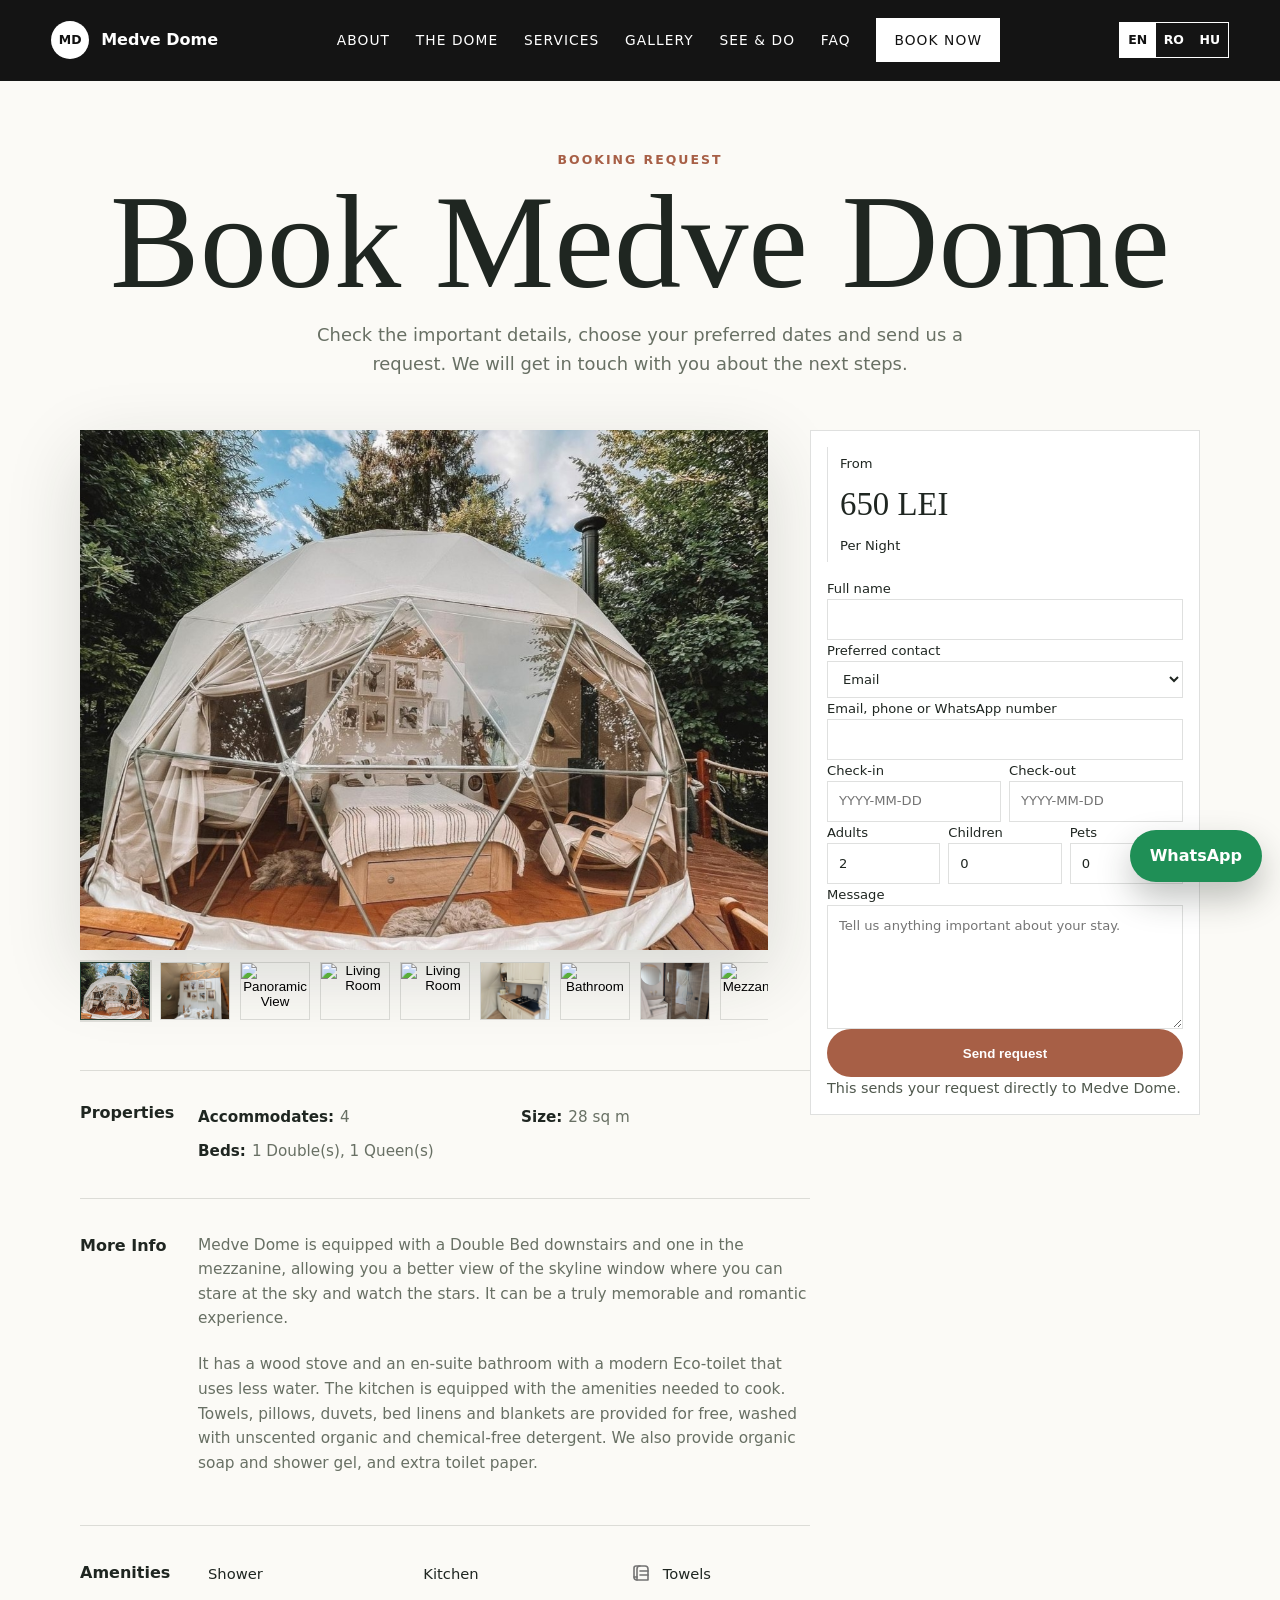
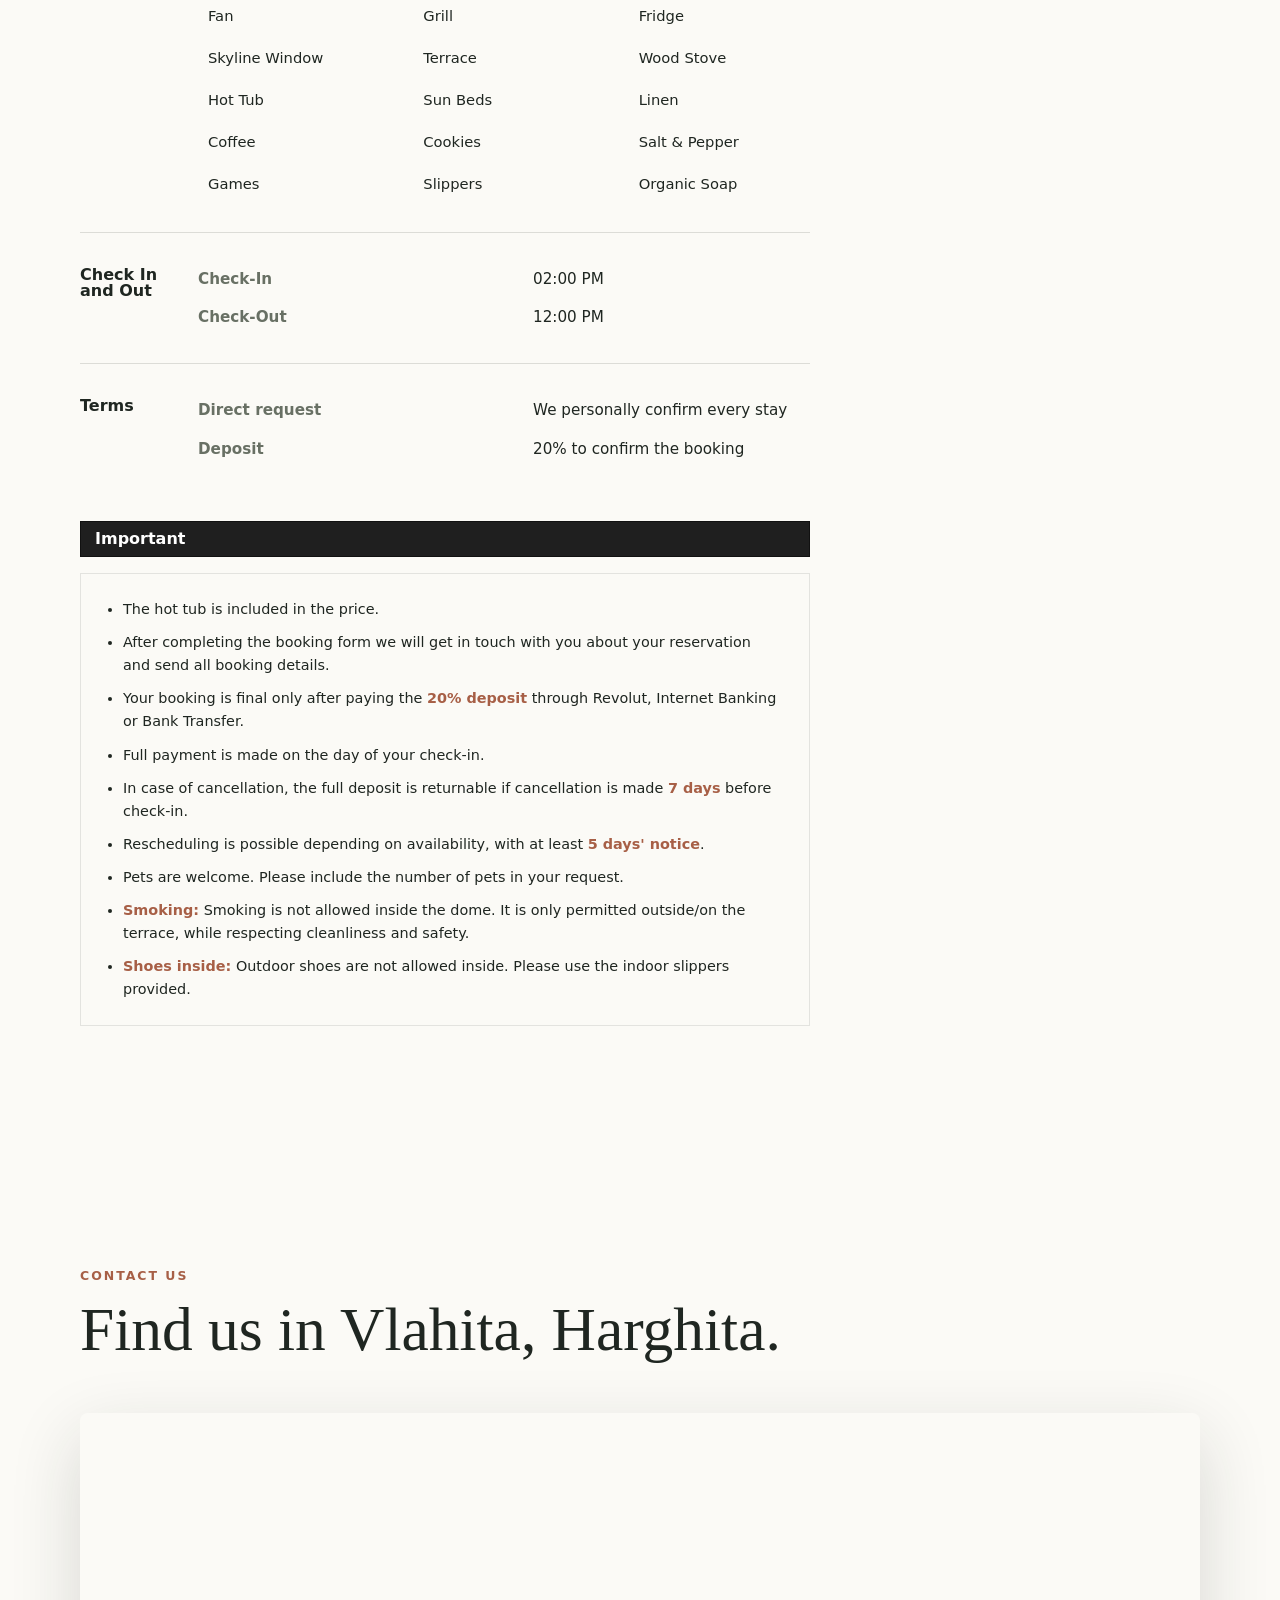
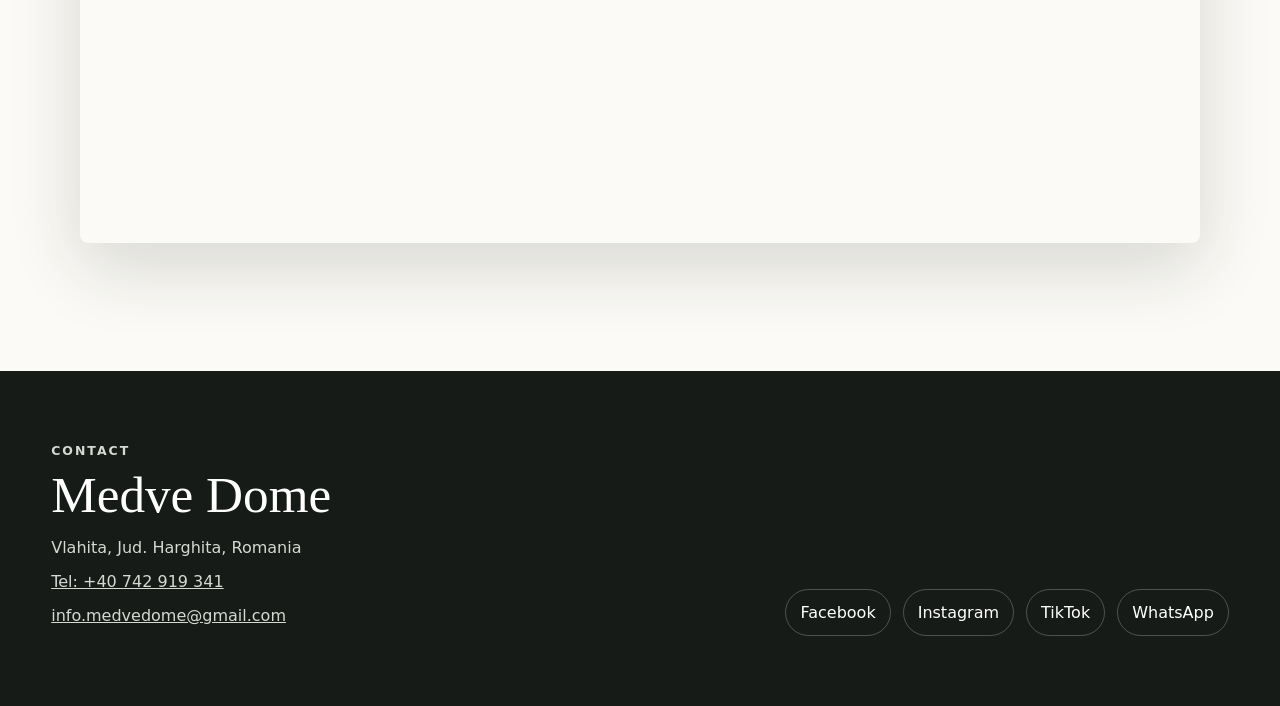
==== commit d1f5b9e4: "final style updates" ====
--- a/booking.html
+++ b/booking.html
@@ -5,7 +5,6 @@
   <meta name="viewport" content="width=device-width, initial-scale=1.0">
   <meta name="description" content="Request a stay at Medve Dome and read booking details, policies, amenities and contact information.">
   <title>Book Medve Dome | Booking Request</title>
-  <link rel="preconnect" href="https://static.wixstatic.com">
   <link rel="stylesheet" href="styles.css">
 </head>
 <body class="booking-page">
@@ -269,7 +268,15 @@
   </div>
 
   <script src="https://unpkg.com/lucide@latest"></script>
-  <script src="availability.js"></script>
-  <script src="script.js"></script>
+  <script>
+    const availabilityScript = document.createElement("script");
+    availabilityScript.src = `availability.js?v=${Date.now()}`;
+    availabilityScript.onload = () => {
+      const mainScript = document.createElement("script");
+      mainScript.src = "script.js";
+      document.body.appendChild(mainScript);
+    };
+    document.body.appendChild(availabilityScript);
+  </script>
 </body>
 </html>
--- a/styles.css
+++ b/styles.css
@@ -194,6 +194,7 @@
   width: 100%;
   height: 100%;
   object-fit: cover;
+  object-position: center 54%;
   filter: brightness(1.13);
 }
 
@@ -860,7 +861,10 @@
 
 .calendar-day strong {
   display: block;
-  font-size: 0.78rem;
+  margin-top: 2px;
+  font-family: "Cormorant Garamond Wix", Georgia, "Times New Roman", serif;
+  font-size: 1.05rem;
+  font-weight: 400;
   line-height: 1;
 }
 
@@ -876,12 +880,13 @@
 
 .calendar-day em {
   display: block;
-  margin-top: 4px;
+  margin-top: 5px;
   color: #6f766a;
-  font-size: 0.52rem;
+  font-family: "Brandon Grotesque Wix", "Wix Madefor Text", ui-sans-serif, system-ui, sans-serif;
+  font-size: 0.56rem;
   line-height: 1;
   font-style: normal;
-  font-weight: 800;
+  font-weight: 600;
 }
 
 .calendar-day.is-booked span {
@@ -1422,9 +1427,9 @@
 }
 
 .booking-price strong {
-  font-family: "Cormorant Garamond Wix", Georgia, "Times New Roman", serif;
-  font-size: 2rem;
-  font-weight: 300;
+  font-family: "Didot Wix Italic", "Cormorant Garamond Wix", Georgia, "Times New Roman", serif;
+  font-size: 2.05rem;
+  font-weight: 400;
 }
 
 label {
@@ -1583,6 +1588,7 @@
     border: 1px solid var(--line);
     border-radius: 8px;
     background: var(--paper);
+    color: var(--ink);
     box-shadow: var(--shadow);
   }
 
@@ -1780,7 +1786,7 @@
   }
 
   .calendar-day strong {
-    font-size: 0.76rem;
+    font-size: 0.96rem;
   }
 
   .calendar-day span {
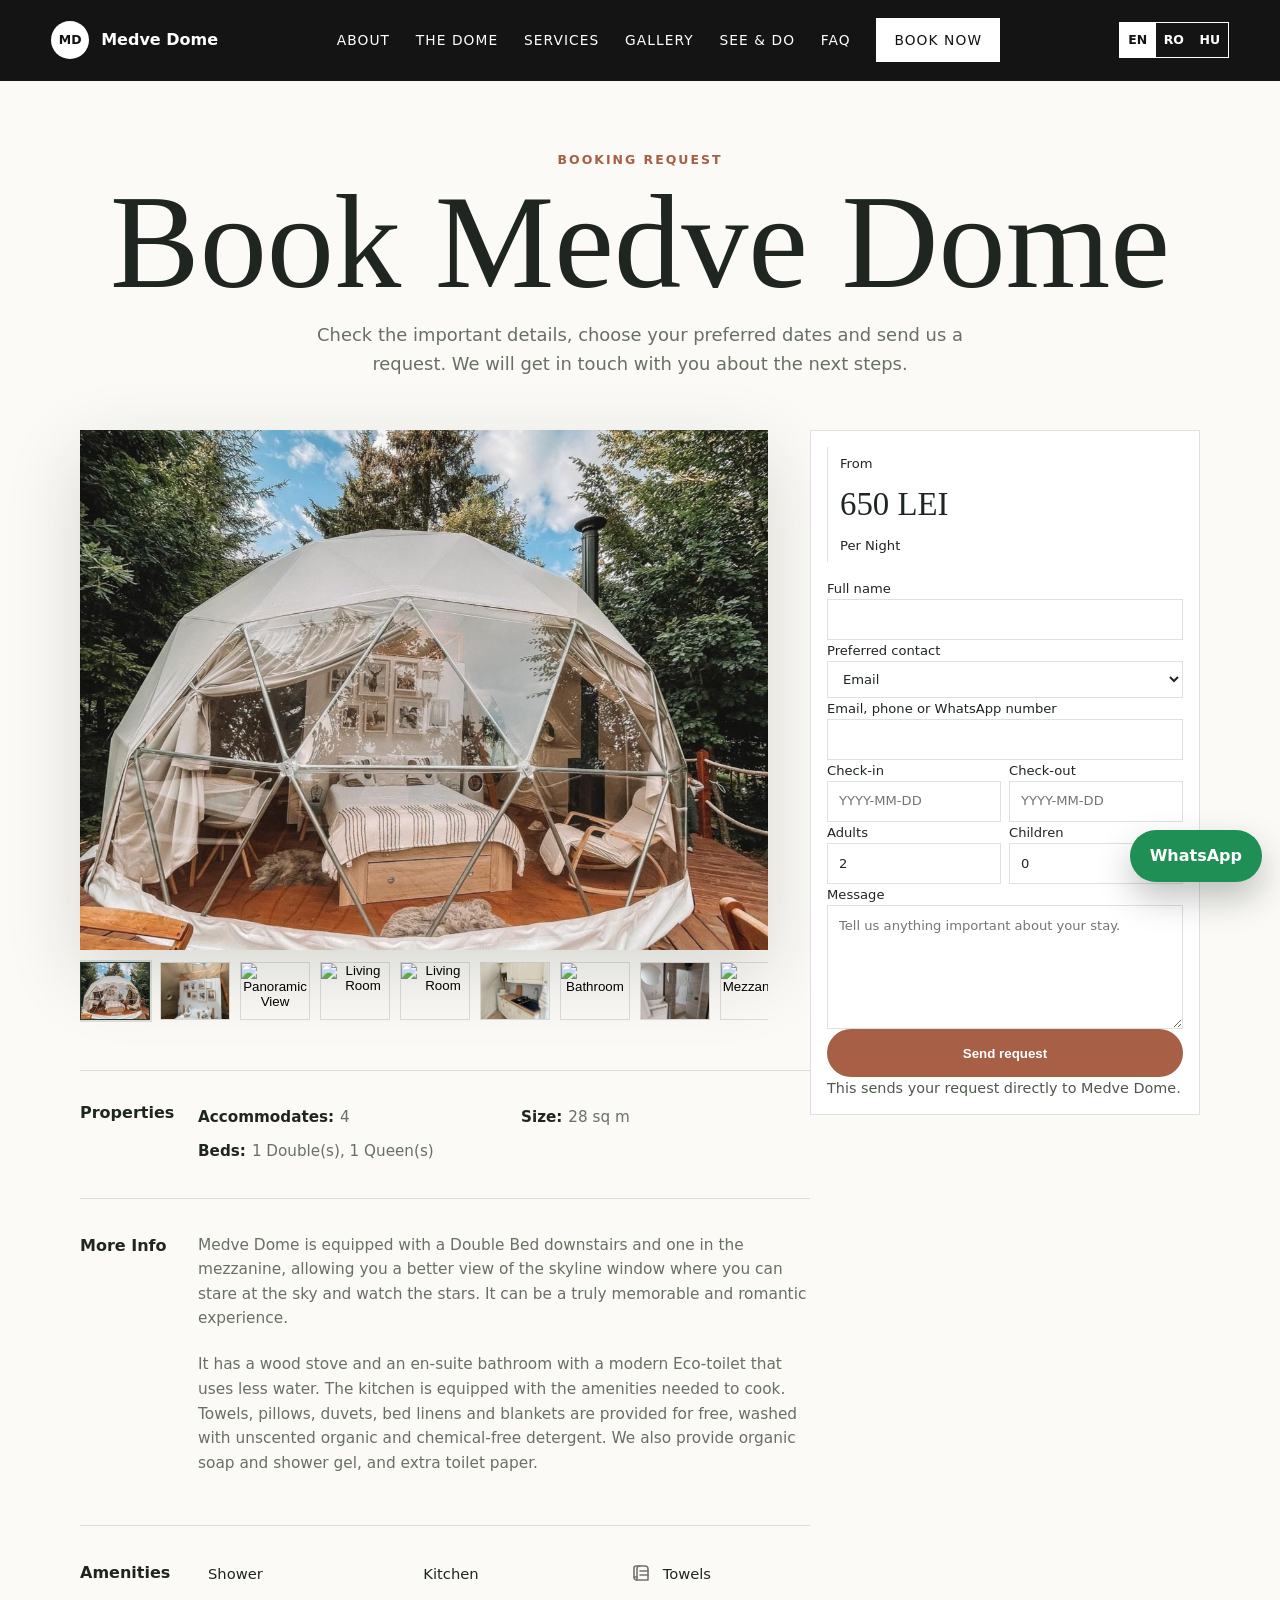
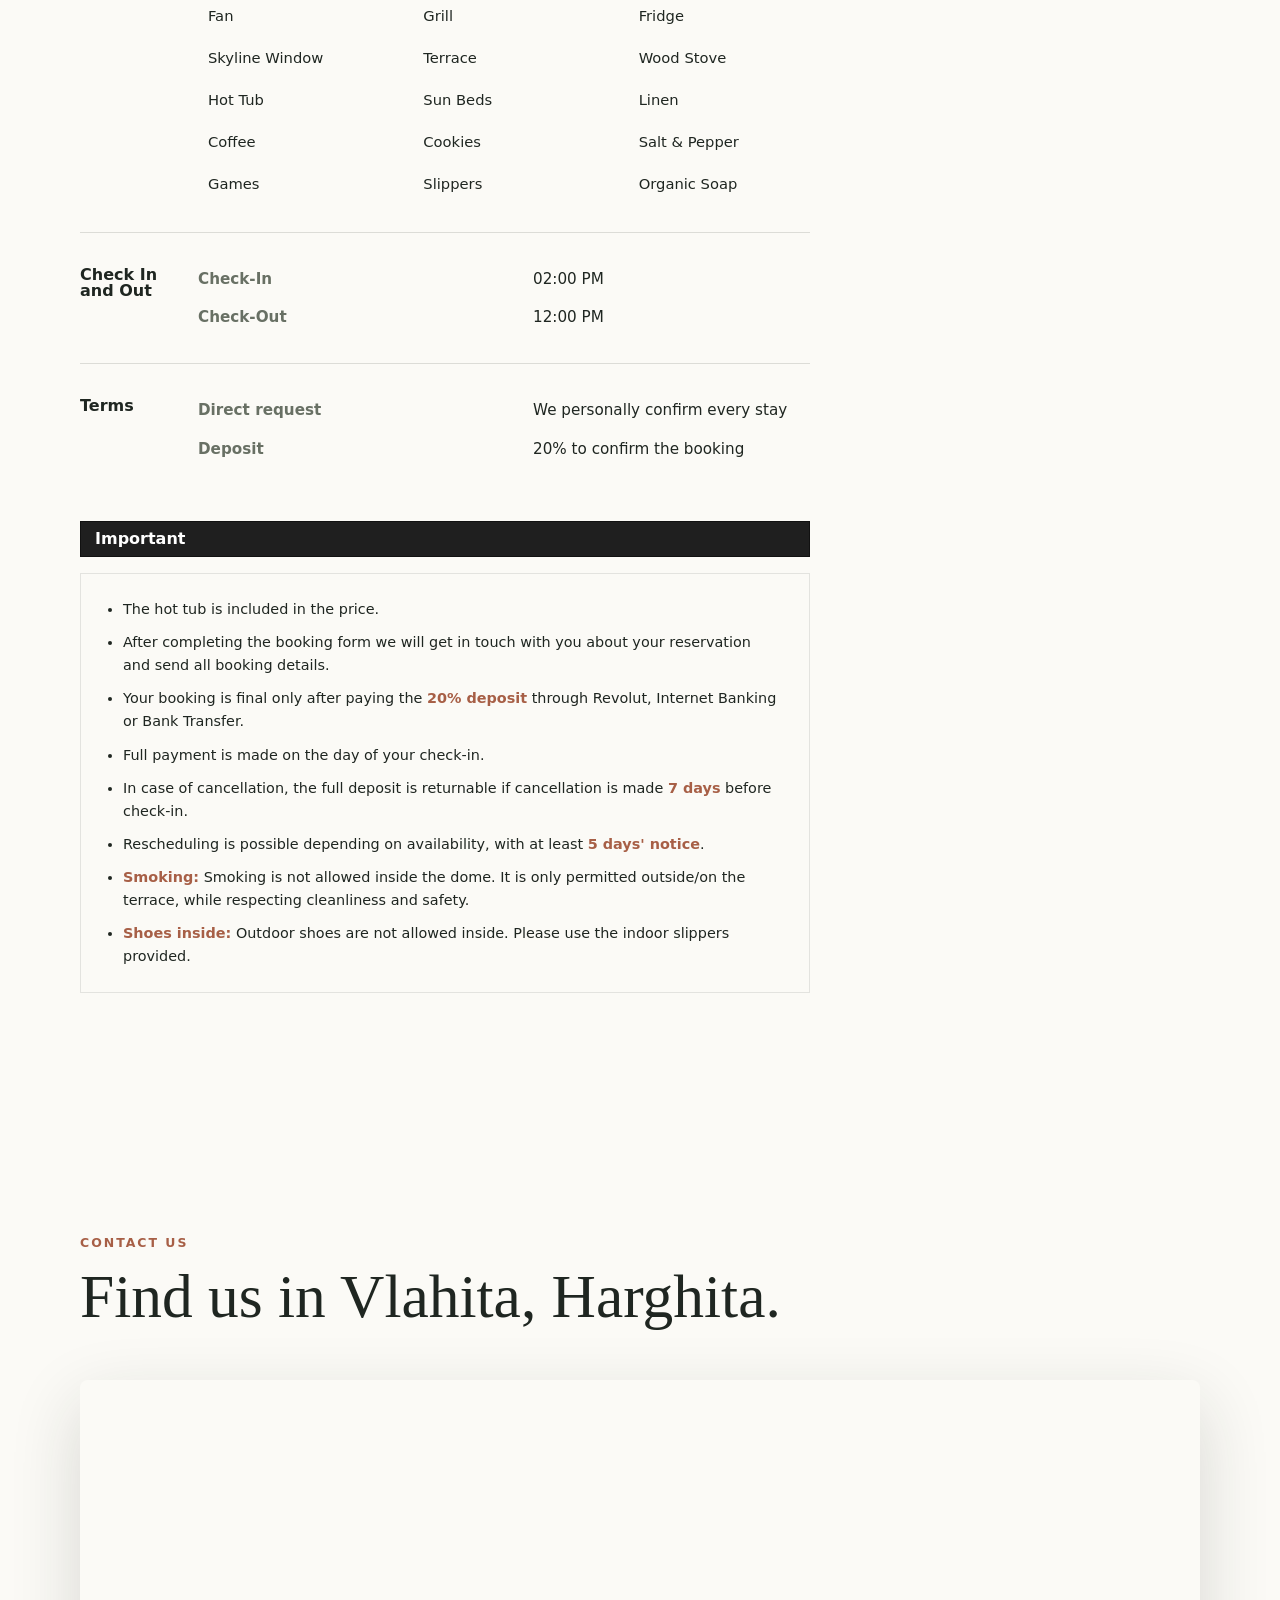
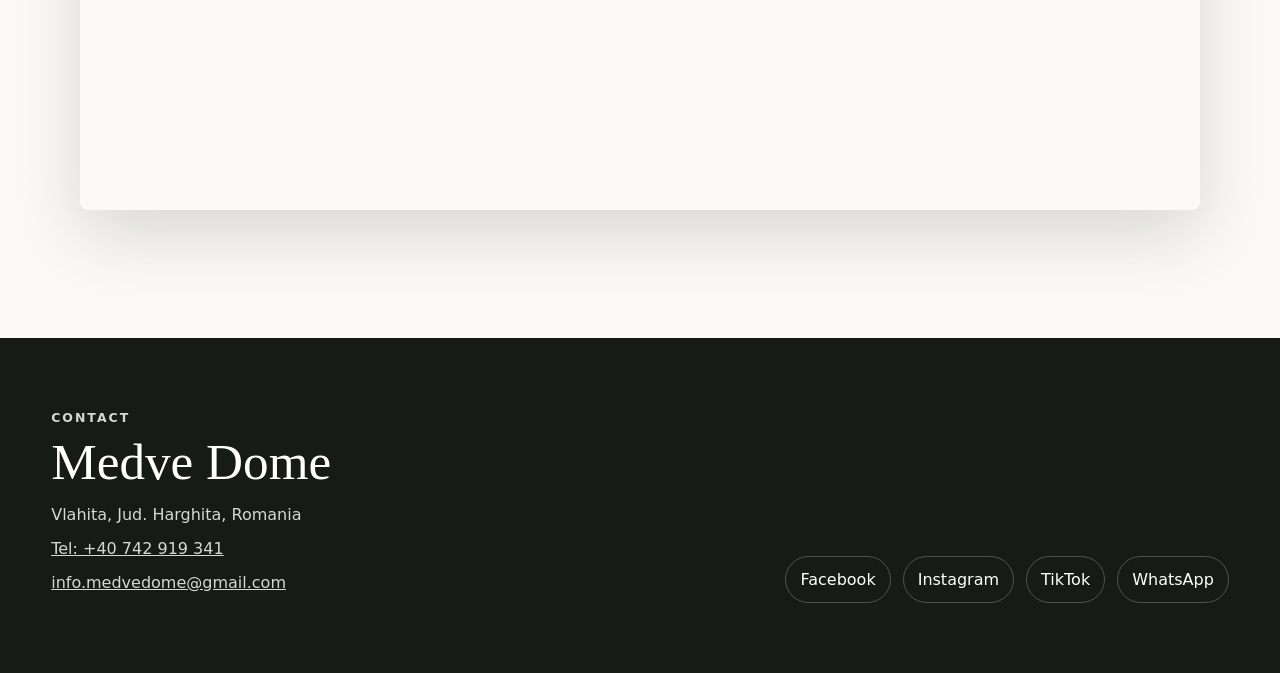
==== commit f1319107: "Update availability and booking form" ====
--- a/booking.html
+++ b/booking.html
@@ -5,7 +5,7 @@
   <meta name="viewport" content="width=device-width, initial-scale=1.0">
   <meta name="description" content="Request a stay at Medve Dome and read booking details, policies, amenities and contact information.">
   <title>Book Medve Dome | Booking Request</title>
-  <link rel="stylesheet" href="styles.css">
+  <link rel="stylesheet" href="styles.css?v=20260531-6">
 </head>
 <body class="booking-page">
   <header class="site-header">
@@ -127,7 +127,7 @@
               </div>
             </div>
           </div>
-          <div class="form-row three">
+          <div class="form-row">
             <label>
               Adults
               <input type="number" name="adults" min="1" max="4" value="2" required>
@@ -135,10 +135,6 @@
             <label>
               Children
               <input type="number" name="children" min="0" max="3" value="0" required>
-            </label>
-            <label>
-              Pets
-              <input type="number" name="pets" min="0" max="3" value="0" required>
             </label>
           </div>
           <label>
@@ -203,7 +199,6 @@
           <li>Full payment is made on the day of your check-in.</li>
           <li>In case of cancellation, the full deposit is returnable if cancellation is made <strong>7 days</strong> before check-in.</li>
           <li>Rescheduling is possible depending on availability, with at least <strong>5 days' notice</strong>.</li>
-          <li>Pets are welcome. Please include the number of pets in your request.</li>
           <li><strong>Smoking:</strong> Smoking is not allowed inside the dome. It is only permitted outside/on the terrace, while respecting cleanliness and safety.</li>
           <li><strong>Shoes inside:</strong> Outdoor shoes are not allowed inside. Please use the indoor slippers provided.</li>
         </ul>
@@ -263,7 +258,7 @@
   <a class="whatsapp-float" href="https://wa.me/40742919341" target="_blank" rel="noreferrer" aria-label="Message Medve Dome on WhatsApp">WhatsApp</a>
 
   <div class="lightbox" aria-hidden="true">
-    <button type="button" class="lightbox-close" aria-label="Close gallery image">Close</button>
+    <button type="button" class="lightbox-close" aria-label="Close gallery image">&times;</button>
     <img src="" alt="">
   </div>
 
@@ -273,7 +268,7 @@
     availabilityScript.src = `availability.js?v=${Date.now()}`;
     availabilityScript.onload = () => {
       const mainScript = document.createElement("script");
-      mainScript.src = "script.js";
+      mainScript.src = "script.js?v=20261009-1";
       document.body.appendChild(mainScript);
     };
     document.body.appendChild(availabilityScript);
--- a/styles.css
+++ b/styles.css
@@ -52,6 +52,15 @@
   line-height: 1.6;
 }
 
+html[lang="ro"] body,
+html[lang="hu"] body,
+html[lang="ro"] .review-translate-button,
+html[lang="hu"] .review-translate-button,
+html[lang="ro"] .calendar-day em,
+html[lang="hu"] .calendar-day em {
+  font-family: "Wix Madefor Text", ui-sans-serif, system-ui, sans-serif;
+}
+
 img {
   display: block;
   max-width: 100%;
@@ -66,7 +75,7 @@
   top: 0;
   left: 0;
   right: 0;
-  z-index: 10;
+  z-index: 1000;
   display: flex;
   align-items: center;
   justify-content: space-between;
@@ -163,11 +172,17 @@
 
 .menu-toggle {
   display: none;
-  width: 44px;
-  height: 44px;
+  position: relative;
+  z-index: 1002;
+  width: 48px;
+  height: 48px;
+  flex: 0 0 48px;
   border: 1px solid var(--line);
   border-radius: 50%;
   background: transparent;
+  cursor: pointer;
+  touch-action: manipulation;
+  -webkit-tap-highlight-color: transparent;
 }
 
 .menu-toggle span {
@@ -662,6 +677,7 @@
   font-weight: 800;
   letter-spacing: 0.08em;
   text-transform: uppercase;
+  text-decoration: none;
   cursor: pointer;
 }
 
@@ -685,10 +701,10 @@
 
 .review-modal-card {
   position: relative;
-  width: min(580px, 100%);
-  max-height: min(620px, calc(100vh - 44px));
+  width: min(680px, 100%);
+  max-height: min(680px, calc(100vh - 44px));
   overflow: auto;
-  padding: clamp(28px, 5vw, 44px);
+  padding: clamp(24px, 4vw, 38px);
   border: 1px solid rgba(31, 38, 33, 0.18);
   background: var(--paper);
   box-shadow: 0 28px 90px rgba(0, 0, 0, 0.22);
@@ -707,11 +723,11 @@
 }
 
 .review-modal blockquote {
-  margin: 18px 0;
+  margin: 14px 0;
   color: var(--ink);
   font-family: "Didot Wix Italic", "Cormorant Garamond Wix", Georgia, "Times New Roman", serif;
-  font-size: clamp(1.7rem, 4vw, 2.6rem);
-  line-height: 1.2;
+  font-size: clamp(1.05rem, 1.8vw, 1.35rem);
+  line-height: 1.45;
 }
 
 .review-modal cite {
@@ -1535,7 +1551,7 @@
 .lightbox {
   position: fixed;
   inset: 0;
-  z-index: 30;
+  z-index: 1200;
   display: none;
   align-items: center;
   justify-content: center;
@@ -1557,13 +1573,23 @@
   position: absolute;
   top: 18px;
   right: 18px;
-  min-height: 42px;
-  padding: 0 16px;
+  z-index: 1;
+  display: grid;
+  place-items: center;
+  width: 48px;
+  height: 48px;
+  padding: 0;
   border: 1px solid rgba(255, 255, 255, 0.35);
-  border-radius: 999px;
+  border-radius: 50%;
   color: var(--white);
-  background: transparent;
+  background: rgba(0, 0, 0, 0.48);
+  font-size: 2rem;
+  line-height: 1;
   cursor: pointer;
+}
+
+.lightbox-close:hover {
+  background: rgba(0, 0, 0, 0.72);
 }
 
 @media (max-width: 920px) {
@@ -1577,6 +1603,7 @@
 
   .site-nav {
     position: absolute;
+    z-index: 1001;
     top: 75px;
     left: 18px;
     right: 18px;
@@ -1712,6 +1739,21 @@
 }
 
 @media (max-width: 560px) {
+  .review-modal {
+    padding: 14px;
+  }
+
+  .review-modal-card {
+    max-height: calc(100vh - 28px);
+    padding: 22px 18px;
+  }
+
+  .review-modal blockquote {
+    margin: 12px 0;
+    font-size: 1rem;
+    line-height: 1.42;
+  }
+
   .site-header {
     padding: 14px 16px;
   }
